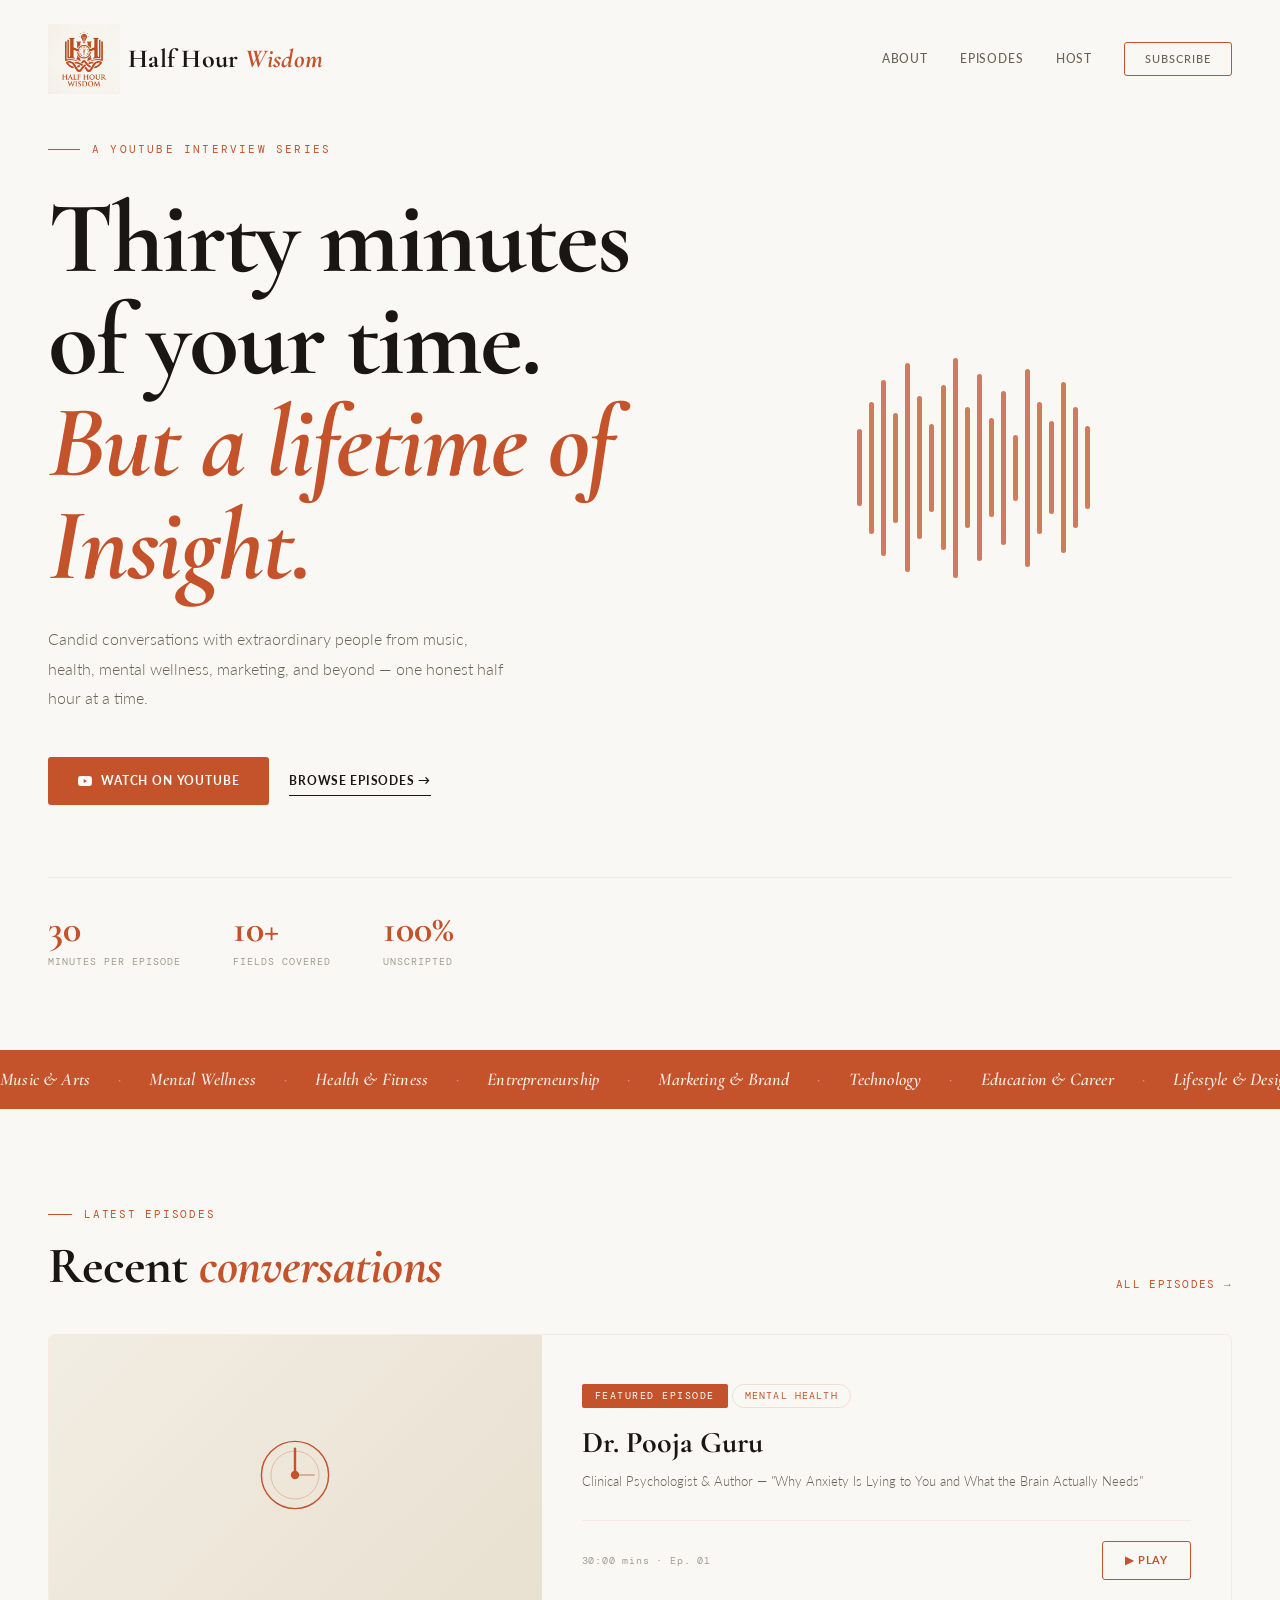
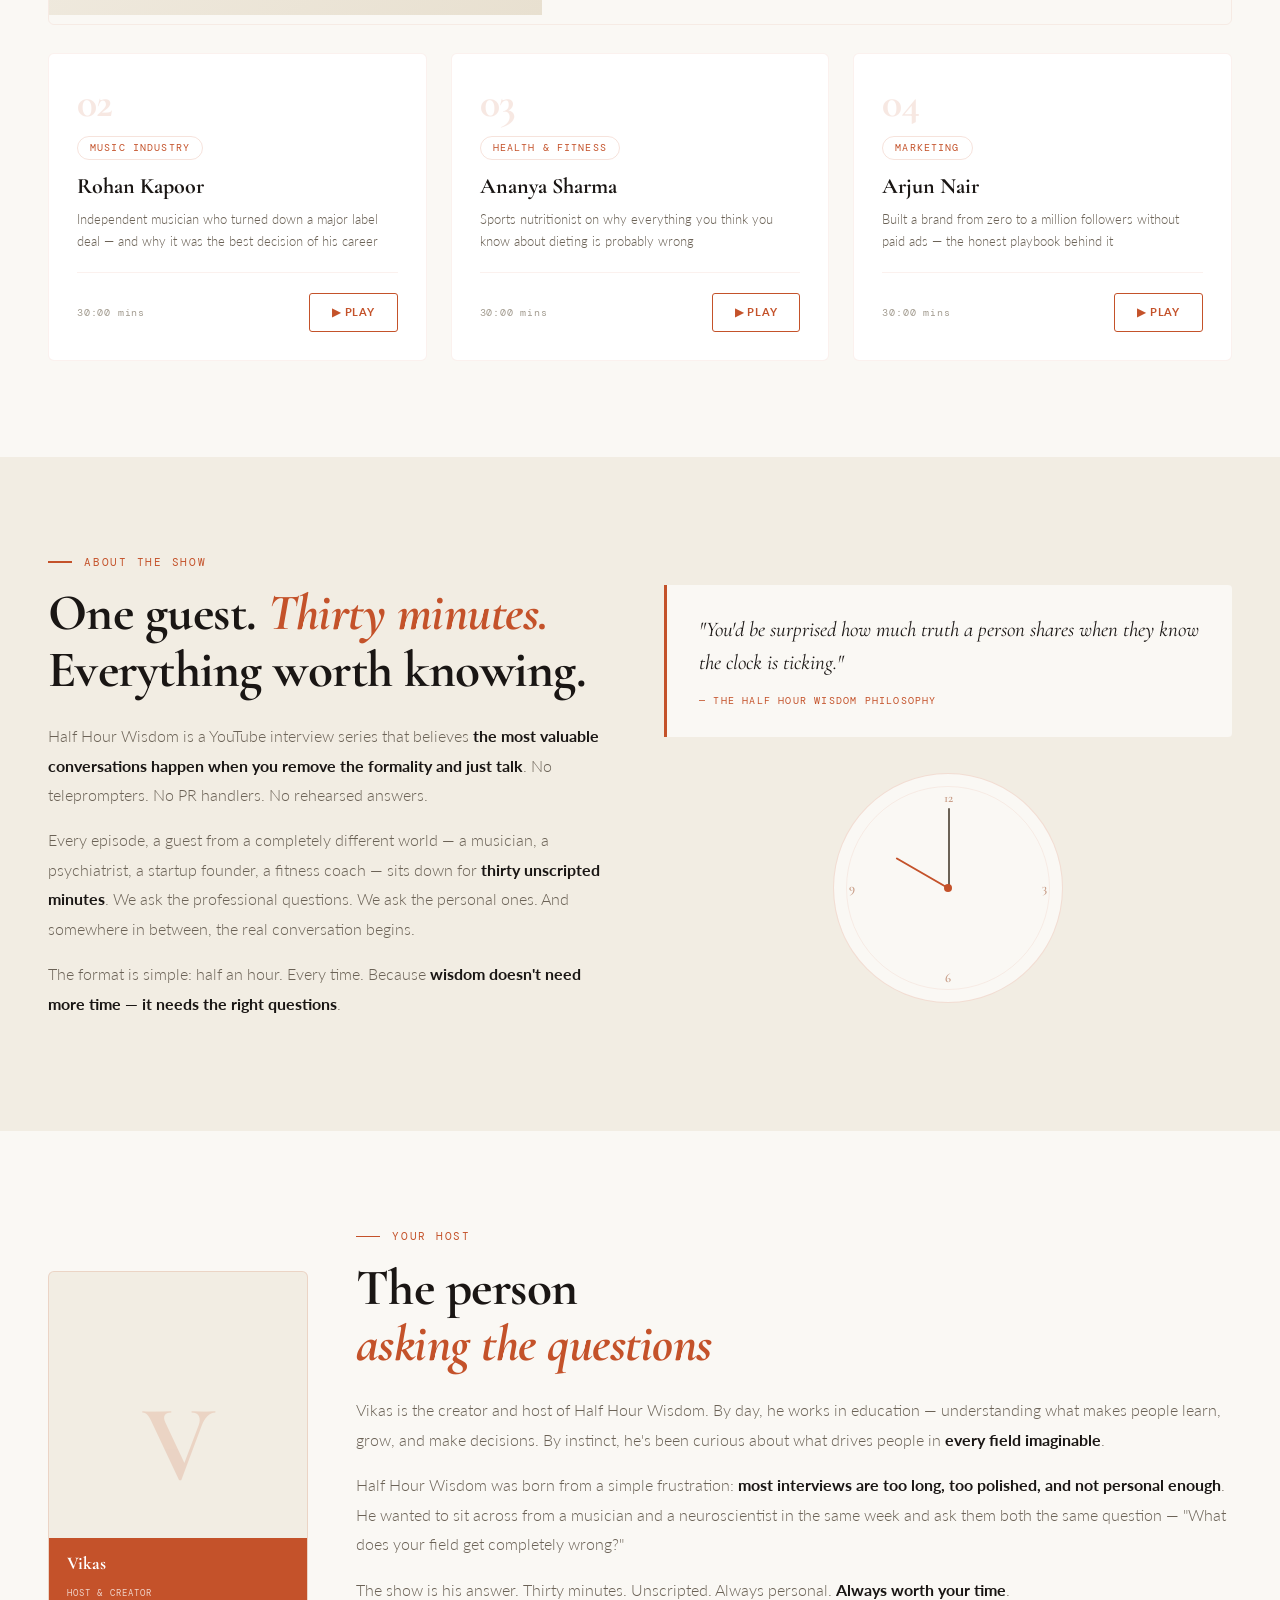
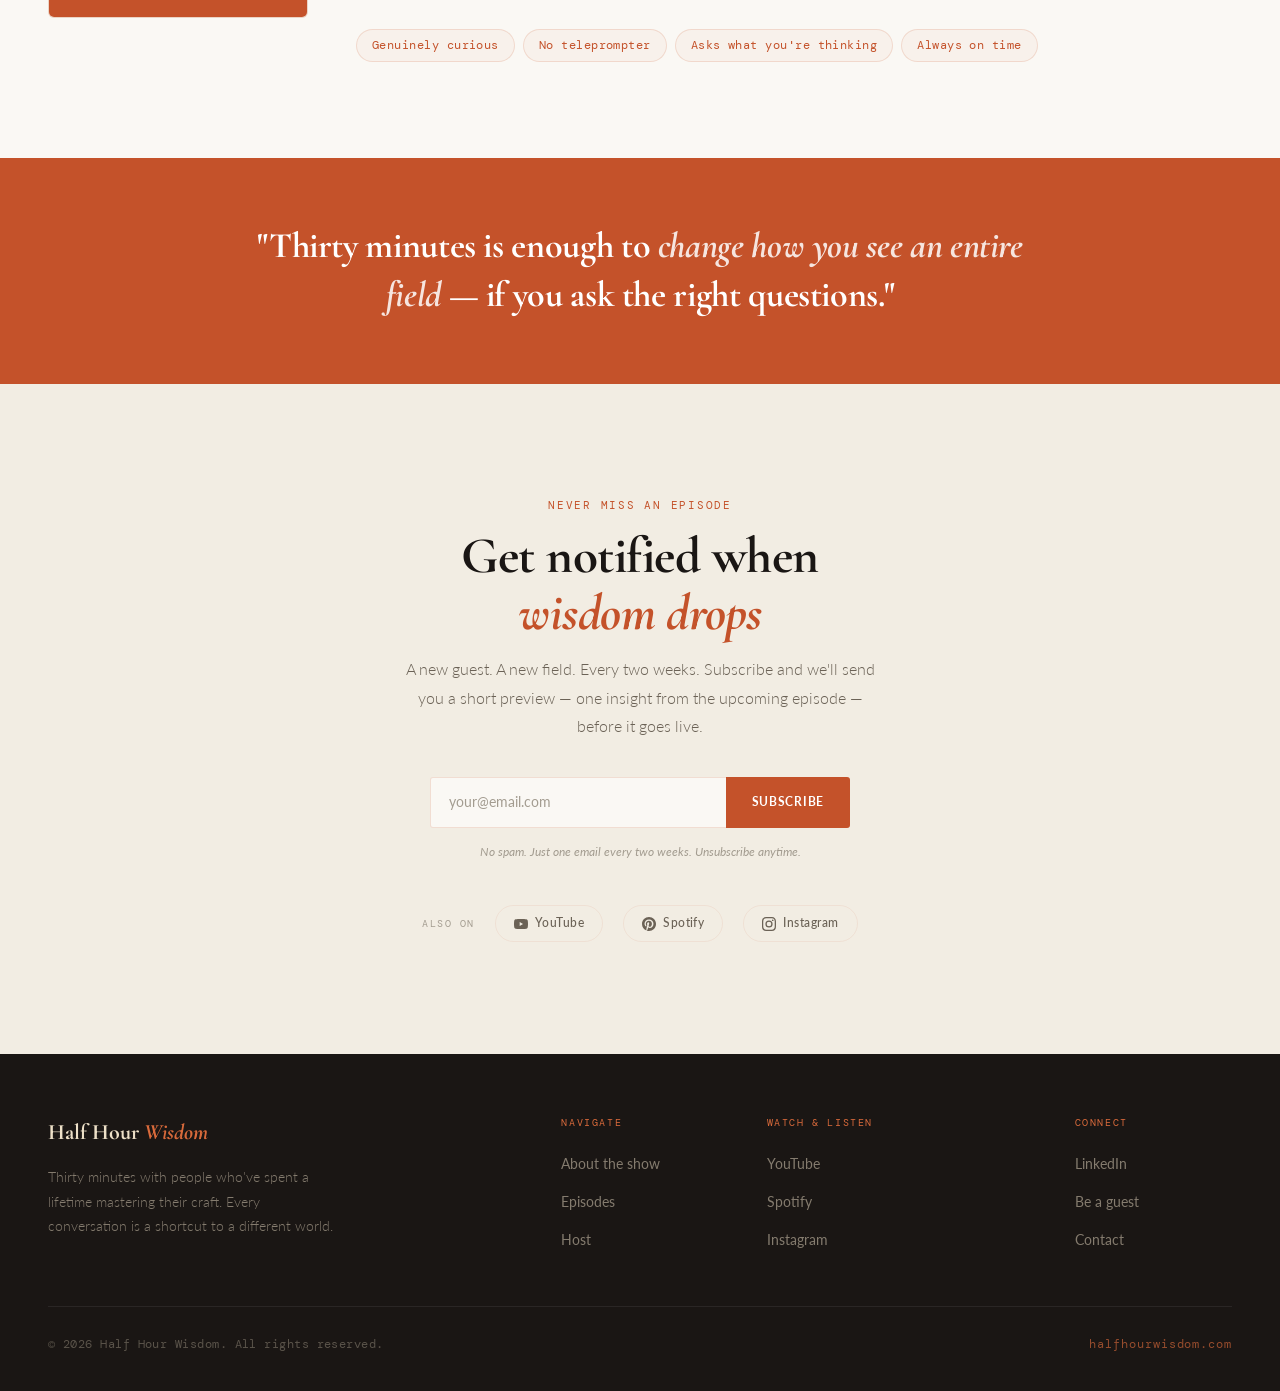
==== index.html @ 29bd148d "Update hero headline to 'Thirty minutes of your time. But a lifetime of Insight.'" ====
<!DOCTYPE html>
<html lang="en">
<head>
  <meta charset="UTF-8">
  <meta name="viewport" content="width=device-width, initial-scale=1.0">

  <!-- ── PRIMARY SEO ──────────────────────────────────── -->
  <title>Half Hour Wisdom — Conversations Worth Your Time</title>
  <meta name="description" content="Candid conversations with extraordinary people from music, health, mental wellness, marketing, and beyond. One honest half hour at a time.">
  <meta name="author" content="Vikas">
  <link rel="canonical" href="https://halfhourwisdom.com/">

  <!-- ── OPEN GRAPH ────────────────────────────────────── -->
  <meta property="og:type"        content="website">
  <meta property="og:url"         content="https://halfhourwisdom.com/">
  <meta property="og:title"       content="Half Hour Wisdom — Conversations Worth Your Time">
  <meta property="og:description" content="Candid conversations with extraordinary people from music, health, mental wellness, marketing, and beyond.">

  <!-- ── TWITTER CARD ──────────────────────────────────── -->
  <meta name="twitter:card"        content="summary_large_image">
  <meta name="twitter:title"       content="Half Hour Wisdom — Conversations Worth Your Time">
  <meta name="twitter:description" content="Candid conversations with extraordinary people from music, health, mental wellness, marketing, and beyond.">

  <!-- ── FONTS ─────────────────────────────────────────── -->
  <link rel="preconnect" href="https://fonts.googleapis.com">
  <link rel="preconnect" href="https://fonts.gstatic.com" crossorigin>
  <link href="https://fonts.googleapis.com/css2?family=Cormorant+Garamond:ital,wght@0,300;0,400;0,600;0,700;1,300;1,400;1,600;1,700&family=Lato:wght@300;400;700&family=DM+Mono:wght@400&display=swap" rel="stylesheet">

  <!-- ── BOOTSTRAP CSS ─────────────────────────────────── -->
  <link href="https://cdn.jsdelivr.net/npm/bootstrap@5.3.3/dist/css/bootstrap.min.css"
    rel="stylesheet"
    integrity="sha384-QWTKZyjpPEjISv5WaRU9OFeRpok6YctnYmDr5pNlyT2bRjXh0JMhjY6hW+ALEwIH"
    crossorigin="anonymous">

  <!-- ── CUSTOM CSS ────────────────────────────────────── -->
  <link rel="stylesheet" href="css/style.css">
</head>
<body>


<!-- ══════════════════════════════════════════════════════════
     NAVIGATION
     ══════════════════════════════════════════════════════════ -->
<nav class="navbar navbar-expand-lg fixed-top" id="mainNav" aria-label="Main navigation">
  <div class="container-fluid px-4 px-lg-5">

    <a class="navbar-brand d-flex align-items-center gap-2" href="#home" aria-label="Half Hour Wisdom — home">
      <img src="logo.png" alt="Half Hour Wisdom" width="72" height="72" style="object-fit:contain;">
      <span class="nav-brand">Half Hour <em>Wisdom</em></span>
    </a>

    <button class="navbar-toggler" type="button" data-bs-toggle="collapse"
      data-bs-target="#navbarMenu" aria-controls="navbarMenu"
      aria-expanded="false" aria-label="Toggle navigation">
      <span class="toggler-bar"></span>
      <span class="toggler-bar"></span>
      <span class="toggler-bar"></span>
    </button>

    <div class="collapse navbar-collapse" id="navbarMenu">
      <ul class="navbar-nav ms-auto align-items-lg-center gap-lg-3">
        <li class="nav-item"><a class="nav-link" href="#about">About</a></li>
        <li class="nav-item"><a class="nav-link" href="#episodes">Episodes</a></li>
        <li class="nav-item"><a class="nav-link" href="#host">Host</a></li>
        <li class="nav-item ms-lg-2">
          <a class="nav-link nav-cta" href="#subscribe">Subscribe</a>
        </li>
      </ul>
    </div>

  </div>
</nav>


<!-- ══════════════════════════════════════════════════════════
     HERO
     ══════════════════════════════════════════════════════════ -->
<section class="hero" id="home" aria-label="Introduction">
  <div class="container-fluid px-4 px-lg-5">

    <div class="row align-items-center hero-row">

      <!-- Left: Text -->
      <div class="col-lg-7">
        <p class="hero-tag">A YouTube Interview Series</p>
        <h1 class="hero-title">
          Thirty minutes<br>
          of your time.<br>
          <em>But a lifetime of Insight.</em>
        </h1>
        <p class="hero-sub">Candid conversations with extraordinary people from music, health, mental wellness, marketing, and beyond — one honest half hour at a time.</p>
        <div class="hero-actions">
          <a href="https://youtube.com/@halfhourwisdom" class="btn-primary" target="_blank" rel="noopener noreferrer">
            <svg width="14" height="14" viewBox="0 0 24 24" fill="currentColor" aria-hidden="true">
              <path d="M23.5 6.19a3.02 3.02 0 0 0-2.12-2.14C19.54 3.5 12 3.5 12 3.5s-7.54 0-9.38.55A3.02 3.02 0 0 0 .5 6.19 31.6 31.6 0 0 0 0 12a31.6 31.6 0 0 0 .5 5.81 3.02 3.02 0 0 0 2.12 2.14C4.46 20.5 12 20.5 12 20.5s7.54 0 9.38-.55a3.02 3.02 0 0 0 2.12-2.14A31.6 31.6 0 0 0 24 12a31.6 31.6 0 0 0-.5-5.81zM9.75 15.52V8.48L15.5 12l-5.75 3.52z"/>
            </svg>
            Watch on YouTube
          </a>
          <a href="#episodes" class="btn-ghost">Browse Episodes &rarr;</a>
        </div>
      </div>

      <!-- Right: Waveform -->
      <div class="col-lg-5 d-none d-lg-flex justify-content-center align-items-center">
        <div class="hero-waveform" aria-hidden="true">
          <div class="waveform-bar" style="--h:35%;--d:0s"></div>
          <div class="waveform-bar" style="--h:60%;--d:0.15s"></div>
          <div class="waveform-bar" style="--h:80%;--d:0.3s"></div>
          <div class="waveform-bar" style="--h:50%;--d:0.45s"></div>
          <div class="waveform-bar" style="--h:95%;--d:0.1s"></div>
          <div class="waveform-bar" style="--h:65%;--d:0.55s"></div>
          <div class="waveform-bar" style="--h:40%;--d:0.2s"></div>
          <div class="waveform-bar" style="--h:75%;--d:0.4s"></div>
          <div class="waveform-bar" style="--h:100%;--d:0.05s"></div>
          <div class="waveform-bar" style="--h:55%;--d:0.35s"></div>
          <div class="waveform-bar" style="--h:85%;--d:0.25s"></div>
          <div class="waveform-bar" style="--h:45%;--d:0.5s"></div>
          <div class="waveform-bar" style="--h:70%;--d:0.6s"></div>
          <div class="waveform-bar" style="--h:30%;--d:0.15s"></div>
          <div class="waveform-bar" style="--h:90%;--d:0.45s"></div>
          <div class="waveform-bar" style="--h:60%;--d:0.3s"></div>
          <div class="waveform-bar" style="--h:42%;--d:0.55s"></div>
          <div class="waveform-bar" style="--h:78%;--d:0.1s"></div>
          <div class="waveform-bar" style="--h:55%;--d:0.4s"></div>
          <div class="waveform-bar" style="--h:38%;--d:0.2s"></div>
        </div>
      </div>

    </div>

    <!-- Stats bar -->
    <div class="hero-stats">
      <div>
        <div class="stat-num">30</div>
        <div class="stat-lbl">Minutes per episode</div>
      </div>
      <div>
        <div class="stat-num">10+</div>
        <div class="stat-lbl">Fields covered</div>
      </div>
      <div>
        <div class="stat-num">100%</div>
        <div class="stat-lbl">Unscripted</div>
      </div>
    </div>

  </div>
</section>


<!-- ══════════════════════════════════════════════════════════
     TOPICS TICKER
     ══════════════════════════════════════════════════════════ -->
<div class="ticker-wrap" aria-hidden="true">
  <div class="ticker-track">
    <span>Music &amp; Arts</span><span class="t-sep">·</span>
    <span>Mental Wellness</span><span class="t-sep">·</span>
    <span>Health &amp; Fitness</span><span class="t-sep">·</span>
    <span>Entrepreneurship</span><span class="t-sep">·</span>
    <span>Marketing &amp; Brand</span><span class="t-sep">·</span>
    <span>Technology</span><span class="t-sep">·</span>
    <span>Education &amp; Career</span><span class="t-sep">·</span>
    <span>Lifestyle &amp; Design</span><span class="t-sep">·</span>
    <span>Music &amp; Arts</span><span class="t-sep">·</span>
    <span>Mental Wellness</span><span class="t-sep">·</span>
    <span>Health &amp; Fitness</span><span class="t-sep">·</span>
    <span>Entrepreneurship</span><span class="t-sep">·</span>
    <span>Marketing &amp; Brand</span><span class="t-sep">·</span>
    <span>Technology</span><span class="t-sep">·</span>
    <span>Education &amp; Career</span><span class="t-sep">·</span>
    <span>Lifestyle &amp; Design</span><span class="t-sep">·</span>
  </div>
</div>


<!-- ══════════════════════════════════════════════════════════
     EPISODES
     ══════════════════════════════════════════════════════════ -->
<section id="episodes" class="episodes-section">
  <div class="container-fluid px-4 px-lg-5">

    <div class="section-header">
      <div>
        <div class="section-tag">Latest episodes</div>
        <h2 class="section-title">Recent <em>conversations</em></h2>
      </div>
      <a href="#" class="view-all">All episodes &rarr;</a>
    </div>

    <!-- Featured Episode -->
    <article class="ep-featured animate-on-scroll" aria-label="Featured episode">
      <div class="row g-0">
        <div class="col-lg-5">
          <div class="ep-feat-img">
            <svg viewBox="0 0 60 60" fill="none" width="72" height="72" aria-hidden="true">
              <circle cx="30" cy="30" r="28" stroke="currentColor" stroke-width="1.2"/>
              <circle cx="30" cy="30" r="20" stroke="currentColor" stroke-width="0.6" opacity="0.4"/>
              <line x1="30" y1="30" x2="30" y2="8" stroke="currentColor" stroke-width="2" stroke-linecap="round"/>
              <line x1="30" y1="30" x2="46" y2="30" stroke="currentColor" stroke-width="1.2" stroke-linecap="round" opacity="0.5"/>
              <circle cx="30" cy="30" r="3.5" fill="currentColor"/>
            </svg>
          </div>
        </div>
        <div class="col-lg-7">
          <div class="ep-feat-body">
            <span class="ep-badge">Featured Episode</span>
            <div class="ep-tag-pill">Mental Health</div>
            <h3 class="ep-guest-name">Dr. Pooja Guru</h3>
            <p class="ep-desc">Clinical Psychologist &amp; Author — "Why Anxiety Is Lying to You and What the Brain Actually Needs"</p>
            <div class="ep-foot">
              <span class="ep-dur">30:00 mins · Ep. 01</span>
              <button class="ep-play-btn" aria-label="Play episode 1 with Dr. Pooja Guru">&#9654; Play</button>
            </div>
          </div>
        </div>
      </div>
    </article>

    <!-- Episode Grid -->
    <div class="row g-4 mt-1">

      <div class="col-md-6 col-lg-4 animate-on-scroll">
        <article class="ep-card">
          <div class="ep-num">02</div>
          <div class="ep-card-body">
            <div class="ep-tag-pill">Music Industry</div>
            <h3 class="ep-guest-name">Rohan Kapoor</h3>
            <p class="ep-desc">Independent musician who turned down a major label deal — and why it was the best decision of his career</p>
            <div class="ep-foot">
              <span class="ep-dur">30:00 mins</span>
              <button class="ep-play-btn" aria-label="Play episode 2 with Rohan Kapoor">&#9654; Play</button>
            </div>
          </div>
        </article>
      </div>

      <div class="col-md-6 col-lg-4 animate-on-scroll">
        <article class="ep-card">
          <div class="ep-num">03</div>
          <div class="ep-card-body">
            <div class="ep-tag-pill">Health &amp; Fitness</div>
            <h3 class="ep-guest-name">Ananya Sharma</h3>
            <p class="ep-desc">Sports nutritionist on why everything you think you know about dieting is probably wrong</p>
            <div class="ep-foot">
              <span class="ep-dur">30:00 mins</span>
              <button class="ep-play-btn" aria-label="Play episode 3 with Ananya Sharma">&#9654; Play</button>
            </div>
          </div>
        </article>
      </div>

      <div class="col-md-6 col-lg-4 animate-on-scroll">
        <article class="ep-card">
          <div class="ep-num">04</div>
          <div class="ep-card-body">
            <div class="ep-tag-pill">Marketing</div>
            <h3 class="ep-guest-name">Arjun Nair</h3>
            <p class="ep-desc">Built a brand from zero to a million followers without paid ads — the honest playbook behind it</p>
            <div class="ep-foot">
              <span class="ep-dur">30:00 mins</span>
              <button class="ep-play-btn" aria-label="Play episode 4 with Arjun Nair">&#9654; Play</button>
            </div>
          </div>
        </article>
      </div>

    </div>
  </div>
</section>


<!-- ══════════════════════════════════════════════════════════
     ABOUT
     ══════════════════════════════════════════════════════════ -->
<section id="about" class="about-section">
  <div class="container-fluid px-4 px-lg-5">
    <div class="row g-5 align-items-center">

      <div class="col-lg-6 animate-on-scroll">
        <div class="section-tag">About the show</div>
        <h2 class="section-title">One guest. <em>Thirty minutes.</em><br>Everything worth knowing.</h2>
        <div class="about-body">
          <p>Half Hour Wisdom is a YouTube interview series that believes <strong>the most valuable conversations happen when you remove the formality and just talk</strong>. No teleprompters. No PR handlers. No rehearsed answers.</p>
          <p>Every episode, a guest from a completely different world — a musician, a psychiatrist, a startup founder, a fitness coach — sits down for <strong>thirty unscripted minutes</strong>. We ask the professional questions. We ask the personal ones. And somewhere in between, the real conversation begins.</p>
          <p>The format is simple: half an hour. Every time. Because <strong>wisdom doesn't need more time — it needs the right questions</strong>.</p>
        </div>
      </div>

      <div class="col-lg-6 animate-on-scroll">
        <blockquote class="about-quote">
          <p>"You'd be surprised how much truth a person shares when they know the clock is ticking."</p>
          <cite>— The Half Hour Wisdom philosophy</cite>
        </blockquote>
        <div class="about-visual">
          <div class="clock-face" role="img" aria-label="Decorative clock">
            <div class="clock-hand-hr"  aria-hidden="true"></div>
            <div class="clock-hand-min" aria-hidden="true"></div>
            <div class="clock-center"   aria-hidden="true"></div>
            <span class="clock-number" style="top:13px;left:50%;transform:translateX(-50%)"  aria-hidden="true">12</span>
            <span class="clock-number" style="right:15px;top:50%;transform:translateY(-50%)" aria-hidden="true">3</span>
            <span class="clock-number" style="bottom:13px;left:50%;transform:translateX(-50%)" aria-hidden="true">6</span>
            <span class="clock-number" style="left:15px;top:50%;transform:translateY(-50%)"  aria-hidden="true">9</span>
          </div>
        </div>
      </div>

    </div>
  </div>
</section>


<!-- ══════════════════════════════════════════════════════════
     HOST
     ══════════════════════════════════════════════════════════ -->
<section id="host" class="host-section">
  <div class="container-fluid px-4 px-lg-5">
    <div class="row g-5 align-items-center">

      <div class="col-md-4 col-lg-3 animate-on-scroll">
        <div class="host-frame">
          <div class="host-initials" aria-hidden="true">V</div>
          <div class="host-name-tag">
            <p>Vikas</p>
            <span>Host &amp; Creator</span>
          </div>
        </div>
      </div>

      <div class="col-md-8 col-lg-9 animate-on-scroll">
        <div class="section-tag">Your host</div>
        <h2 class="section-title">The person<br><em>asking the questions</em></h2>
        <div class="host-bio">
          <p>Vikas is the creator and host of Half Hour Wisdom. By day, he works in education — understanding what makes people learn, grow, and make decisions. By instinct, he's been curious about what drives people in <strong>every field imaginable</strong>.</p>
          <p>Half Hour Wisdom was born from a simple frustration: <strong>most interviews are too long, too polished, and not personal enough</strong>. He wanted to sit across from a musician and a neuroscientist in the same week and ask them both the same question — "What does your field get completely wrong?"</p>
          <p>The show is his answer. Thirty minutes. Unscripted. Always personal. <strong>Always worth your time</strong>.</p>
        </div>
        <div class="host-traits">
          <span class="host-trait">Genuinely curious</span>
          <span class="host-trait">No teleprompter</span>
          <span class="host-trait">Asks what you're thinking</span>
          <span class="host-trait">Always on time</span>
        </div>
      </div>

    </div>
  </div>
</section>


<!-- ══════════════════════════════════════════════════════════
     QUOTE STRIP
     ══════════════════════════════════════════════════════════ -->
<div class="quote-strip">
  <p>"Thirty minutes is enough to <em>change how you see an entire field</em> — if you ask the right questions."</p>
</div>


<!-- ══════════════════════════════════════════════════════════
     SUBSCRIBE
     ══════════════════════════════════════════════════════════ -->
<section id="subscribe" class="subscribe-section">
  <div class="subscribe-inner px-4">

    <div class="section-tag">Never miss an episode</div>
    <h2 class="section-title">Get notified when<br><em>wisdom drops</em></h2>
    <p class="subscribe-desc">A new guest. A new field. Every two weeks. Subscribe and we'll send you a short preview — one insight from the upcoming episode — before it goes live.</p>

    <form class="subscribe-form" id="subscribeForm"
      action="https://formspree.io/f/YOUR_FORM_ID"
      method="POST" novalidate>
      <label for="emailInput" class="visually-hidden">Email address</label>
      <input type="email" id="emailInput" name="email" class="subscribe-input"
        placeholder="your@email.com" required autocomplete="email">
      <button type="submit" class="subscribe-btn" id="subscribeBtn">Subscribe</button>
    </form>

    <p class="subscribe-note">No spam. Just one email every two weeks. Unsubscribe anytime.</p>

    <nav class="platforms" aria-label="Listen on other platforms">
      <span class="platforms-label">Also on</span>
      <a href="https://youtube.com/@halfhourwisdom" class="platform-pill" target="_blank" rel="noopener noreferrer">
        <svg class="platform-icon" viewBox="0 0 24 24" aria-hidden="true" fill="currentColor"><path d="M23.5 6.19a3.02 3.02 0 0 0-2.12-2.14C19.54 3.5 12 3.5 12 3.5s-7.54 0-9.38.55A3.02 3.02 0 0 0 .5 6.19 31.6 31.6 0 0 0 0 12a31.6 31.6 0 0 0 .5 5.81 3.02 3.02 0 0 0 2.12 2.14C4.46 20.5 12 20.5 12 20.5s7.54 0 9.38-.55a3.02 3.02 0 0 0 2.12-2.14A31.6 31.6 0 0 0 24 12a31.6 31.6 0 0 0-.5-5.81zM9.75 15.52V8.48L15.5 12l-5.75 3.52z"/></svg>
        YouTube
      </a>
      <a href="#" class="platform-pill">
        <svg class="platform-icon" viewBox="0 0 24 24" aria-hidden="true" fill="currentColor"><path d="M12 0C5.373 0 0 5.373 0 12c0 5.084 3.163 9.426 7.627 11.174-.105-.949-.2-2.405.042-3.441.218-.937 1.407-5.965 1.407-5.965s-.359-.719-.359-1.782c0-1.668.967-2.914 2.171-2.914 1.023 0 1.518.769 1.518 1.69 0 1.029-.655 2.568-.994 3.995-.283 1.194.599 2.169 1.777 2.169 2.133 0 3.772-2.249 3.772-5.495 0-2.873-2.064-4.882-5.012-4.882-3.414 0-5.418 2.561-5.418 5.207 0 1.031.397 2.138.893 2.738a.36.36 0 0 1 .083.345l-.333 1.36c-.053.22-.174.267-.402.161-1.499-.698-2.436-2.889-2.436-4.649 0-3.785 2.75-7.262 7.929-7.262 4.163 0 7.398 2.967 7.398 6.931 0 4.136-2.607 7.464-6.227 7.464-1.216 0-2.359-.632-2.75-1.378l-.748 2.853c-.271 1.043-1.002 2.35-1.492 3.146C9.57 23.812 10.763 24 12 24c6.627 0 12-5.373 12-12S18.627 0 12 0z"/></svg>
        Spotify
      </a>
      <a href="#" class="platform-pill">
        <svg class="platform-icon" viewBox="0 0 24 24" aria-hidden="true" fill="currentColor"><path d="M12 2.163c3.204 0 3.584.012 4.85.07 3.252.148 4.771 1.691 4.919 4.919.058 1.265.069 1.645.069 4.849 0 3.205-.012 3.584-.069 4.849-.149 3.225-1.664 4.771-4.919 4.919-1.266.058-1.644.07-4.85.07-3.204 0-3.584-.012-4.849-.07-3.26-.149-4.771-1.699-4.919-4.92-.058-1.265-.07-1.644-.07-4.849 0-3.204.013-3.583.07-4.849.149-3.227 1.664-4.771 4.919-4.919 1.266-.057 1.645-.069 4.849-.069zM12 0C8.741 0 8.333.014 7.053.072 2.695.272.273 2.69.073 7.052.014 8.333 0 8.741 0 12c0 3.259.014 3.668.072 4.948.2 4.358 2.618 6.78 6.98 6.98C8.333 23.986 8.741 24 12 24c3.259 0 3.668-.014 4.948-.072 4.354-.2 6.782-2.618 6.979-6.98.059-1.28.073-1.689.073-4.948 0-3.259-.014-3.667-.072-4.947-.196-4.354-2.617-6.78-6.979-6.98C15.668.014 15.259 0 12 0zm0 5.838a6.162 6.162 0 1 0 0 12.324 6.162 6.162 0 0 0 0-12.324zM12 16a4 4 0 1 1 0-8 4 4 0 0 1 0 8zm6.406-11.845a1.44 1.44 0 1 0 0 2.881 1.44 1.44 0 0 0 0-2.881z"/></svg>
        Instagram
      </a>
    </nav>

  </div>
</section>


<!-- ══════════════════════════════════════════════════════════
     FOOTER
     ══════════════════════════════════════════════════════════ -->
<footer>
  <div class="container-fluid px-4 px-lg-5">

    <div class="row g-5">
      <div class="col-12 col-lg-5">
        <div class="footer-brand-name">Half Hour <span>Wisdom</span></div>
        <p class="footer-brand-desc">Thirty minutes with people who've spent a lifetime mastering their craft. Every conversation is a shortcut to a different world.</p>
      </div>
      <div class="col-6 col-lg-2">
        <div class="footer-col-title">Navigate</div>
        <ul class="footer-links">
          <li><a href="#about">About the show</a></li>
          <li><a href="#episodes">Episodes</a></li>
          <li><a href="#host">Host</a></li>
        </ul>
      </div>
      <div class="col-6 col-lg-3">
        <div class="footer-col-title">Watch &amp; Listen</div>
        <ul class="footer-links">
          <li><a href="https://youtube.com/@halfhourwisdom" target="_blank" rel="noopener noreferrer">YouTube</a></li>
          <li><a href="#">Spotify</a></li>
          <li><a href="#">Instagram</a></li>
        </ul>
      </div>
      <div class="col-6 col-lg-2">
        <div class="footer-col-title">Connect</div>
        <ul class="footer-links">
          <li><a href="#">LinkedIn</a></li>
          <li><a href="mailto:hello@halfhourwisdom.com">Be a guest</a></li>
          <li><a href="mailto:hello@halfhourwisdom.com">Contact</a></li>
        </ul>
      </div>
    </div>

    <div class="footer-bottom">
      <span class="footer-copy">&copy; 2026 Half Hour Wisdom. All rights reserved.</span>
      <span class="footer-domain">halfhourwisdom.com</span>
    </div>

  </div>
</footer>


<!-- Bootstrap JS -->
<script src="https://cdn.jsdelivr.net/npm/bootstrap@5.3.3/dist/js/bootstrap.bundle.min.js"
  integrity="sha384-YvpcrYf0tY3lHB60NNkmXc4s9bIOgUxi8T/jzmwBmJ5JMrkAAg7pbGmQgAnCgmTN"
  crossorigin="anonymous"></script>
<!-- Custom JS -->
<script src="js/main.js"></script>

</body>
</html>
---- css/style.css ----
/* ================================================================
   HALF HOUR WISDOM — Complete Redesign
   Warm & Human · Terracotta + Cream · Bold Hero + Cards
   ================================================================ */

/* ── DESIGN TOKENS ──────────────────────────────────────────── */
:root {
  --bg:          #FAF8F4;
  --bg2:         #F2EDE3;
  --bg3:         #E8E0D0;
  --ink:         #1A1614;
  --ink-mid:     #6B6256;
  --ink-dim:     #A39C90;
  --rust:        #C4522A;
  --rust-lt:     #D96A3B;
  --rust-dk:     #964018;
  --border:      rgba(196,82,42,0.16);
  --border-dim:  rgba(196,82,42,0.08);
}

/* ── BASE ───────────────────────────────────────────────────── */
html {
  scroll-behavior: smooth;
  scroll-padding-top: 80px;
}
body {
  background: var(--bg);
  color: var(--ink);
  font-family: 'Lato', sans-serif;
  font-weight: 400;
  line-height: 1.7;
  overflow-x: hidden;
}

/* ── KEYFRAMES ──────────────────────────────────────────────── */
@keyframes tickMin {
  from { transform: translateX(-50%) rotate(0deg); }
  to   { transform: translateX(-50%) rotate(360deg); }
}
@keyframes ticker {
  from { transform: translateX(0); }
  to   { transform: translateX(-50%); }
}

/* ── NAVBAR ─────────────────────────────────────────────────── */
.navbar {
  padding: 18px 0;
  background: transparent !important;
  transition: background 0.3s, box-shadow 0.3s;
}
.navbar.scrolled {
  background: rgba(250,248,244,0.97) !important;
  box-shadow: 0 1px 24px rgba(26,22,20,0.08);
  border-bottom: 1px solid var(--border-dim);
}
.nav-brand {
  font-family: 'Cormorant Garamond', serif;
  font-size: 26px;
  font-weight: 700;
  color: var(--ink) !important;
  letter-spacing: 0.01em;
  line-height: 1.2;
}
.nav-brand em { color: var(--rust); font-style: italic; }

.navbar-nav .nav-link {
  color: var(--ink-mid) !important;
  font-size: 12px;
  font-weight: 500;
  letter-spacing: 0.07em;
  text-transform: uppercase;
  transition: color 0.2s;
  padding: 6px 0;
}
.navbar-nav .nav-link:hover,
.navbar-nav .nav-link:focus { color: var(--rust) !important; }

.nav-cta {
  padding: 7px 20px !important;
  border: 1.5px solid var(--rust) !important;
  color: var(--rust) !important;
  border-radius: 3px;
  font-size: 11px !important;
  letter-spacing: 0.09em !important;
  transition: background 0.2s, color 0.2s !important;
}
.nav-cta:hover,
.nav-cta:focus { background: var(--rust) !important; color: #fff !important; }

.navbar-toggler {
  border: none !important;
  padding: 4px;
  box-shadow: none !important;
  outline: none !important;
}
.toggler-bar {
  display: block;
  width: 22px;
  height: 1.5px;
  background: var(--ink-mid);
  margin: 5px 0;
  transition: transform 0.2s, opacity 0.2s;
}

@media (max-width: 991.98px) {
  .navbar-collapse {
    background: rgba(250,248,244,0.98);
    padding: 16px 20px 24px;
    border-top: 1px solid var(--border-dim);
    margin-top: 12px;
  }
  .navbar-nav .nav-link {
    padding: 10px 0 !important;
    border-bottom: 1px solid var(--border-dim);
  }
  .nav-cta { margin-top: 14px; display: inline-block; }
}

/* ── HERO ───────────────────────────────────────────────────── */
.hero {
  min-height: 100vh;
  background: var(--bg);
  display: flex;
  align-items: center;
  padding: 130px 0 80px;
  overflow: hidden;
}
.hero-row {
  min-height: calc(100vh - 260px);
  align-items: center;
  width: 100%;
}
.hero-tag {
  display: inline-flex;
  align-items: center;
  gap: 12px;
  font-family: 'DM Mono', monospace;
  font-size: 11px;
  letter-spacing: 0.2em;
  text-transform: uppercase;
  color: var(--rust);
  margin-bottom: 28px;
}
.hero-tag::before {
  content: '';
  display: block;
  width: 32px;
  height: 1.5px;
  background: var(--rust);
}
.hero-title {
  font-family: 'Cormorant Garamond', serif;
  font-size: clamp(56px, 8vw, 104px);
  font-weight: 700;
  line-height: 1.0;
  letter-spacing: -0.02em;
  color: var(--ink);
  margin-bottom: 28px;
}
.hero-title em {
  display: block;
  font-style: italic;
  color: var(--rust);
}
.hero-sub {
  font-size: 16px;
  color: var(--ink-mid);
  max-width: 460px;
  line-height: 1.85;
  margin-bottom: 44px;
  font-weight: 300;
}
.hero-actions {
  display: flex;
  align-items: center;
  gap: 20px;
  flex-wrap: wrap;
}
.hero-stats {
  display: flex;
  gap: 52px;
  margin-top: 72px;
  padding-top: 32px;
  border-top: 1px solid var(--border-dim);
  flex-wrap: wrap;
}
.stat-num {
  font-family: 'Cormorant Garamond', serif;
  font-size: 38px;
  font-weight: 700;
  color: var(--rust);
  line-height: 1;
  display: block;
}
.stat-lbl {
  font-family: 'DM Mono', monospace;
  font-size: 10px;
  color: var(--ink-dim);
  letter-spacing: 0.1em;
  text-transform: uppercase;
  margin-top: 5px;
  display: block;
}

/* Hero waveform */
.hero-waveform {
  display: flex;
  align-items: center;
  justify-content: center;
  gap: 7px;
  height: 220px;
}
.waveform-bar {
  width: 5px;
  height: var(--h);
  background: var(--rust);
  border-radius: 3px;
  opacity: 0.75;
  animation: wave 1.4s ease-in-out var(--d) infinite alternate;
}
@keyframes wave {
  0%   { transform: scaleY(0.25); opacity: 0.35; }
  100% { transform: scaleY(1);    opacity: 0.80; }
}

/* ── BUTTONS ────────────────────────────────────────────────── */
.btn-primary {
  display: inline-flex;
  align-items: center;
  gap: 9px;
  padding: 14px 30px;
  background: var(--rust);
  color: #fff;
  font-family: 'Lato', sans-serif;
  font-size: 12px;
  font-weight: 700;
  letter-spacing: 0.07em;
  text-transform: uppercase;
  text-decoration: none;
  border: none;
  cursor: pointer;
  border-radius: 3px;
  transition: background 0.2s;
}
.btn-primary:hover,
.btn-primary:focus { background: var(--rust-lt); color: #fff; }

.btn-ghost {
  display: inline-flex;
  align-items: center;
  gap: 8px;
  padding: 4px 0;
  color: var(--ink);
  font-family: 'Lato', sans-serif;
  font-size: 12px;
  font-weight: 700;
  letter-spacing: 0.06em;
  text-transform: uppercase;
  text-decoration: none;
  border-bottom: 1.5px solid var(--ink);
  transition: color 0.2s, border-color 0.2s;
  background: transparent;
  border-top: none;
  border-left: none;
  border-right: none;
  cursor: pointer;
}
.btn-ghost:hover { color: var(--rust); border-color: var(--rust); }

/* ── TICKER ─────────────────────────────────────────────────── */
.ticker-wrap {
  background: var(--rust);
  padding: 14px 0;
  overflow: hidden;
  white-space: nowrap;
}
.ticker-track {
  display: inline-flex;
  align-items: center;
  gap: 28px;
  animation: ticker 30s linear infinite;
}
.ticker-track span {
  font-family: 'Cormorant Garamond', serif;
  font-size: 18px;
  font-weight: 600;
  font-style: italic;
  color: rgba(255,255,255,0.88);
  letter-spacing: 0.01em;
  white-space: nowrap;
}
.ticker-track .t-sep {
  font-style: normal;
  color: rgba(255,255,255,0.35);
  font-size: 16px;
}

/* ── SHARED SECTION STYLES ──────────────────────────────────── */
section { padding: 96px 0; }

.section-tag {
  font-family: 'DM Mono', monospace;
  font-size: 11px;
  letter-spacing: 0.16em;
  text-transform: uppercase;
  color: var(--rust);
  margin-bottom: 14px;
  display: flex;
  align-items: center;
  gap: 12px;
}
.section-tag::before {
  content: '';
  display: block;
  width: 24px;
  height: 1.5px;
  background: var(--rust);
}
.section-title {
  font-family: 'Cormorant Garamond', serif;
  font-size: clamp(34px, 4vw, 54px);
  font-weight: 700;
  color: var(--ink);
  line-height: 1.1;
  letter-spacing: -0.01em;
  margin-bottom: 24px;
}
.section-title em { font-style: italic; color: var(--rust); }

/* ── EPISODES ───────────────────────────────────────────────── */
.episodes-section { background: var(--bg); }

.section-header {
  display: flex;
  align-items: flex-end;
  justify-content: space-between;
  margin-bottom: 40px;
  flex-wrap: wrap;
  gap: 16px;
}
.section-header .section-title { margin-bottom: 0; }

.view-all {
  font-family: 'DM Mono', monospace;
  font-size: 11px;
  letter-spacing: 0.12em;
  text-transform: uppercase;
  color: var(--rust);
  text-decoration: none;
  display: flex;
  align-items: center;
  gap: 7px;
  transition: gap 0.2s;
}
.view-all:hover { gap: 13px; }

/* Featured episode */
.ep-featured {
  border: 1.5px solid var(--border-dim);
  border-radius: 6px;
  overflow: hidden;
  transition: box-shadow 0.25s;
}
.ep-featured:hover {
  box-shadow: 0 10px 48px rgba(196,82,42,0.10);
}
.ep-feat-img {
  background: linear-gradient(135deg, var(--bg2) 0%, var(--bg3) 100%);
  min-height: 280px;
  display: flex;
  align-items: center;
  justify-content: center;
  color: var(--rust);
}
.ep-feat-body { padding: 44px 40px; }

.ep-badge {
  display: inline-block;
  padding: 4px 13px;
  background: var(--rust);
  color: #fff;
  font-size: 9.5px;
  letter-spacing: 0.16em;
  text-transform: uppercase;
  font-family: 'DM Mono', monospace;
  border-radius: 2px;
  margin-bottom: 18px;
}
.ep-tag-pill {
  display: inline-block;
  align-self: flex-start;
  padding: 3px 12px;
  border: 1px solid var(--border);
  color: var(--rust);
  font-size: 9.5px;
  letter-spacing: 0.12em;
  text-transform: uppercase;
  font-family: 'DM Mono', monospace;
  border-radius: 14px;
  margin-bottom: 14px;
}
.ep-guest-name {
  font-family: 'Cormorant Garamond', serif;
  font-size: 30px;
  font-weight: 700;
  color: var(--ink);
  line-height: 1.15;
  margin-bottom: 10px;
}
.ep-desc {
  font-size: 13px;
  color: var(--ink-mid);
  font-weight: 300;
  line-height: 1.65;
  margin-bottom: 28px;
}
.ep-foot {
  display: flex;
  align-items: center;
  justify-content: space-between;
  padding-top: 20px;
  border-top: 1px solid var(--border-dim);
}
.ep-dur {
  font-family: 'DM Mono', monospace;
  font-size: 10px;
  color: var(--ink-dim);
  letter-spacing: 0.08em;
}
.ep-play-btn {
  display: inline-flex;
  align-items: center;
  gap: 7px;
  padding: 9px 22px;
  background: transparent;
  border: 1.5px solid var(--rust);
  color: var(--rust);
  font-family: 'Lato', sans-serif;
  font-size: 11px;
  font-weight: 700;
  letter-spacing: 0.07em;
  text-transform: uppercase;
  cursor: pointer;
  border-radius: 3px;
  transition: background 0.2s, color 0.2s;
}
.ep-play-btn:hover { background: var(--rust); color: #fff; }

/* Regular cards */
.ep-card {
  display: flex;
  flex-direction: column;
  padding: 28px;
  background: #fff;
  border: 1px solid var(--border-dim);
  border-radius: 6px;
  height: 100%;
  transition: box-shadow 0.22s, transform 0.22s;
}
.ep-card:hover {
  box-shadow: 0 8px 32px rgba(196,82,42,0.09);
  transform: translateY(-3px);
}
.ep-num {
  font-family: 'Cormorant Garamond', serif;
  font-size: 42px;
  font-weight: 700;
  color: var(--rust);
  opacity: 0.13;
  line-height: 1;
  letter-spacing: -0.02em;
  margin-bottom: 12px;
}
.ep-card-body {
  display: flex;
  flex-direction: column;
  flex: 1;
}
.ep-card .ep-guest-name { font-size: 22px; }
.ep-card .ep-desc { margin-bottom: 20px; flex-grow: 1; }

/* ── ABOUT ──────────────────────────────────────────────────── */
.about-section { background: var(--bg2); }

.about-body p {
  font-size: 15.5px;
  color: var(--ink-mid);
  line-height: 1.9;
  font-weight: 300;
  margin-bottom: 16px;
}
.about-body p strong { color: var(--ink); font-weight: 700; }

.about-quote {
  padding: 28px 32px;
  border-left: 3px solid var(--rust);
  background: var(--bg);
  border-radius: 0 4px 4px 0;
  margin: 0 0 36px 0;
}
.about-quote p {
  font-family: 'Cormorant Garamond', serif;
  font-style: italic;
  font-size: 21px;
  color: var(--ink);
  line-height: 1.6;
  margin: 0 !important;
}
.about-quote cite {
  display: block;
  margin-top: 12px;
  font-family: 'DM Mono', monospace;
  font-size: 10px;
  letter-spacing: 0.12em;
  text-transform: uppercase;
  color: var(--rust);
  font-style: normal;
}
.about-visual {
  display: flex;
  justify-content: center;
}

/* Clock */
.clock-face {
  width: 230px;
  height: 230px;
  border: 1.5px solid var(--border);
  border-radius: 50%;
  display: flex;
  align-items: center;
  justify-content: center;
  position: relative;
  background: var(--bg);
}
.clock-face::before {
  content: '';
  position: absolute;
  inset: 12px;
  border: 1px solid var(--border-dim);
  border-radius: 50%;
}
.clock-number {
  position: absolute;
  font-family: 'Cormorant Garamond', serif;
  font-size: 13px;
  font-weight: 600;
  color: var(--rust-dk);
  opacity: 0.5;
}
.clock-center {
  width: 8px;
  height: 8px;
  background: var(--rust);
  border-radius: 50%;
  z-index: 2;
}
.clock-hand-hr {
  position: absolute;
  bottom: 50%;
  left: 50%;
  width: 2px;
  height: 60px;
  background: var(--rust);
  border-radius: 2px;
  transform-origin: bottom center;
  transform: translateX(-50%) rotate(-60deg);
}
.clock-hand-min {
  position: absolute;
  bottom: 50%;
  left: 50%;
  width: 1.5px;
  height: 80px;
  background: var(--ink-mid);
  border-radius: 2px;
  transform-origin: bottom center;
  animation: tickMin 60s linear infinite;
}

/* ── HOST ───────────────────────────────────────────────────── */
.host-section { background: var(--bg); }

.host-frame {
  aspect-ratio: 3/4;
  max-width: 260px;
  background: var(--bg2);
  border: 1.5px solid var(--border);
  border-radius: 6px;
  position: relative;
  overflow: hidden;
  display: flex;
  align-items: center;
  justify-content: center;
}
.host-initials {
  font-family: 'Cormorant Garamond', serif;
  font-size: 110px;
  font-weight: 700;
  color: var(--rust);
  opacity: 0.16;
  line-height: 1;
  user-select: none;
}
.host-name-tag {
  position: absolute;
  bottom: 0;
  left: 0;
  right: 0;
  padding: 14px 18px;
  background: var(--rust);
}
.host-name-tag p {
  font-family: 'Cormorant Garamond', serif;
  font-size: 18px;
  color: #fff;
  font-weight: 700;
  margin: 0;
  line-height: 1.3;
}
.host-name-tag span {
  font-family: 'DM Mono', monospace;
  font-size: 9px;
  color: rgba(255,255,255,0.75);
  letter-spacing: 0.12em;
  text-transform: uppercase;
}
.host-bio p {
  font-size: 15.5px;
  color: var(--ink-mid);
  font-weight: 300;
  line-height: 1.9;
  margin-bottom: 16px;
}
.host-bio p strong { color: var(--ink); font-weight: 700; }
.host-traits {
  display: flex;
  flex-wrap: wrap;
  gap: 8px;
  margin-top: 24px;
}
.host-trait {
  padding: 6px 15px;
  border: 1px solid var(--border);
  font-size: 11.5px;
  color: var(--rust);
  letter-spacing: 0.04em;
  font-family: 'DM Mono', monospace;
  border-radius: 20px;
  background: rgba(196,82,42,0.04);
}

/* ── QUOTE STRIP ────────────────────────────────────────────── */
.quote-strip {
  background: var(--rust);
  padding: 64px 60px;
  text-align: center;
}
.quote-strip p {
  font-family: 'Cormorant Garamond', serif;
  font-size: clamp(22px, 3vw, 36px);
  font-weight: 700;
  color: #fff;
  line-height: 1.35;
  max-width: 820px;
  margin: 0 auto;
  letter-spacing: -0.01em;
}
.quote-strip em { font-style: italic; opacity: 0.85; }

/* ── SUBSCRIBE ──────────────────────────────────────────────── */
.subscribe-section {
  background: var(--bg2);
  text-align: center;
  padding: 112px 0;
}
.subscribe-inner { max-width: 540px; margin: 0 auto; }
.subscribe-section .section-tag { justify-content: center; }
.subscribe-section .section-tag::before { display: none; }
.subscribe-section .section-title { margin-bottom: 14px; }

.subscribe-desc {
  font-size: 15.5px;
  color: var(--ink-mid);
  font-weight: 300;
  line-height: 1.85;
  margin-bottom: 36px;
}
.subscribe-form { display: flex; max-width: 420px; margin: 0 auto; }
.subscribe-input {
  flex: 1;
  padding: 13px 18px;
  background: var(--bg);
  border: 1.5px solid var(--border);
  border-right: none;
  color: var(--ink);
  font-family: 'Lato', sans-serif;
  font-size: 13.5px;
  outline: none;
  border-radius: 3px 0 0 3px;
  transition: border-color 0.2s;
  min-width: 0;
}
.subscribe-input::placeholder { color: var(--ink-dim); }
.subscribe-input:focus { border-color: var(--rust); }
.subscribe-input.error { border-color: #c0392b; }
.subscribe-btn {
  padding: 13px 26px;
  background: var(--rust);
  color: #fff;
  font-family: 'Lato', sans-serif;
  font-size: 12px;
  font-weight: 700;
  letter-spacing: 0.06em;
  text-transform: uppercase;
  border: none;
  cursor: pointer;
  border-radius: 0 3px 3px 0;
  transition: background 0.2s;
  white-space: nowrap;
}
.subscribe-btn:hover { background: var(--rust-lt); }
.subscribe-btn:disabled { opacity: 0.7; cursor: not-allowed; }
.subscribe-btn.success { background: #4a7c59; }

.subscribe-note {
  font-size: 11.5px;
  color: var(--ink-dim);
  margin-top: 14px;
  font-style: italic;
}
.platforms {
  display: flex;
  align-items: center;
  justify-content: center;
  gap: 20px;
  margin-top: 44px;
  flex-wrap: wrap;
}
.platforms-label {
  font-family: 'DM Mono', monospace;
  font-size: 10px;
  letter-spacing: 0.15em;
  text-transform: uppercase;
  color: var(--ink-dim);
}
.platform-pill {
  display: inline-flex;
  align-items: center;
  gap: 7px;
  padding: 7px 18px;
  border: 1px solid var(--border-dim);
  color: var(--ink-mid);
  font-size: 12px;
  font-weight: 500;
  letter-spacing: 0.04em;
  text-decoration: none;
  border-radius: 20px;
  transition: border-color 0.2s, color 0.2s;
}
.platform-pill:hover { border-color: var(--rust); color: var(--rust); }
.platform-icon { width: 14px; height: 14px; flex-shrink: 0; }

/* ── FOOTER ─────────────────────────────────────────────────── */
footer {
  background: var(--ink);
  padding: 60px 0 36px;
}
.footer-brand-name {
  font-family: 'Cormorant Garamond', serif;
  font-size: 22px;
  font-weight: 700;
  color: #EDE0C8;
  margin-bottom: 14px;
}
.footer-brand-name span { color: var(--rust-lt); font-style: italic; }
.footer-brand-desc {
  font-size: 13.5px;
  color: rgba(237,224,200,0.50);
  font-weight: 300;
  line-height: 1.8;
  max-width: 290px;
}
.footer-col-title {
  font-family: 'DM Mono', monospace;
  font-size: 10px;
  letter-spacing: 0.16em;
  text-transform: uppercase;
  color: var(--rust-lt);
  margin-bottom: 18px;
}
.footer-links {
  list-style: none;
  padding: 0;
  margin: 0;
  display: flex;
  flex-direction: column;
  gap: 11px;
}
.footer-links a {
  text-decoration: none;
  color: rgba(237,224,200,0.50);
  font-size: 13.5px;
  transition: color 0.2s;
}
.footer-links a:hover { color: #EDE0C8; }
.footer-bottom {
  display: flex;
  align-items: center;
  justify-content: space-between;
  padding-top: 28px;
  border-top: 1px solid rgba(255,255,255,0.07);
  flex-wrap: wrap;
  gap: 14px;
  margin-top: 52px;
}
.footer-copy {
  font-size: 11.5px;
  color: rgba(237,224,200,0.30);
  font-family: 'DM Mono', monospace;
  letter-spacing: 0.04em;
}
.footer-domain {
  font-family: 'DM Mono', monospace;
  font-size: 11.5px;
  color: var(--rust-lt);
  letter-spacing: 0.08em;
  opacity: 0.65;
}

/* ── SCROLL ANIMATIONS ──────────────────────────────────────── */
.animate-on-scroll {
  opacity: 0;
  transform: translateY(22px);
  transition: opacity 0.65s ease, transform 0.65s ease;
}
.animate-on-scroll.visible {
  opacity: 1;
  transform: translateY(0);
}
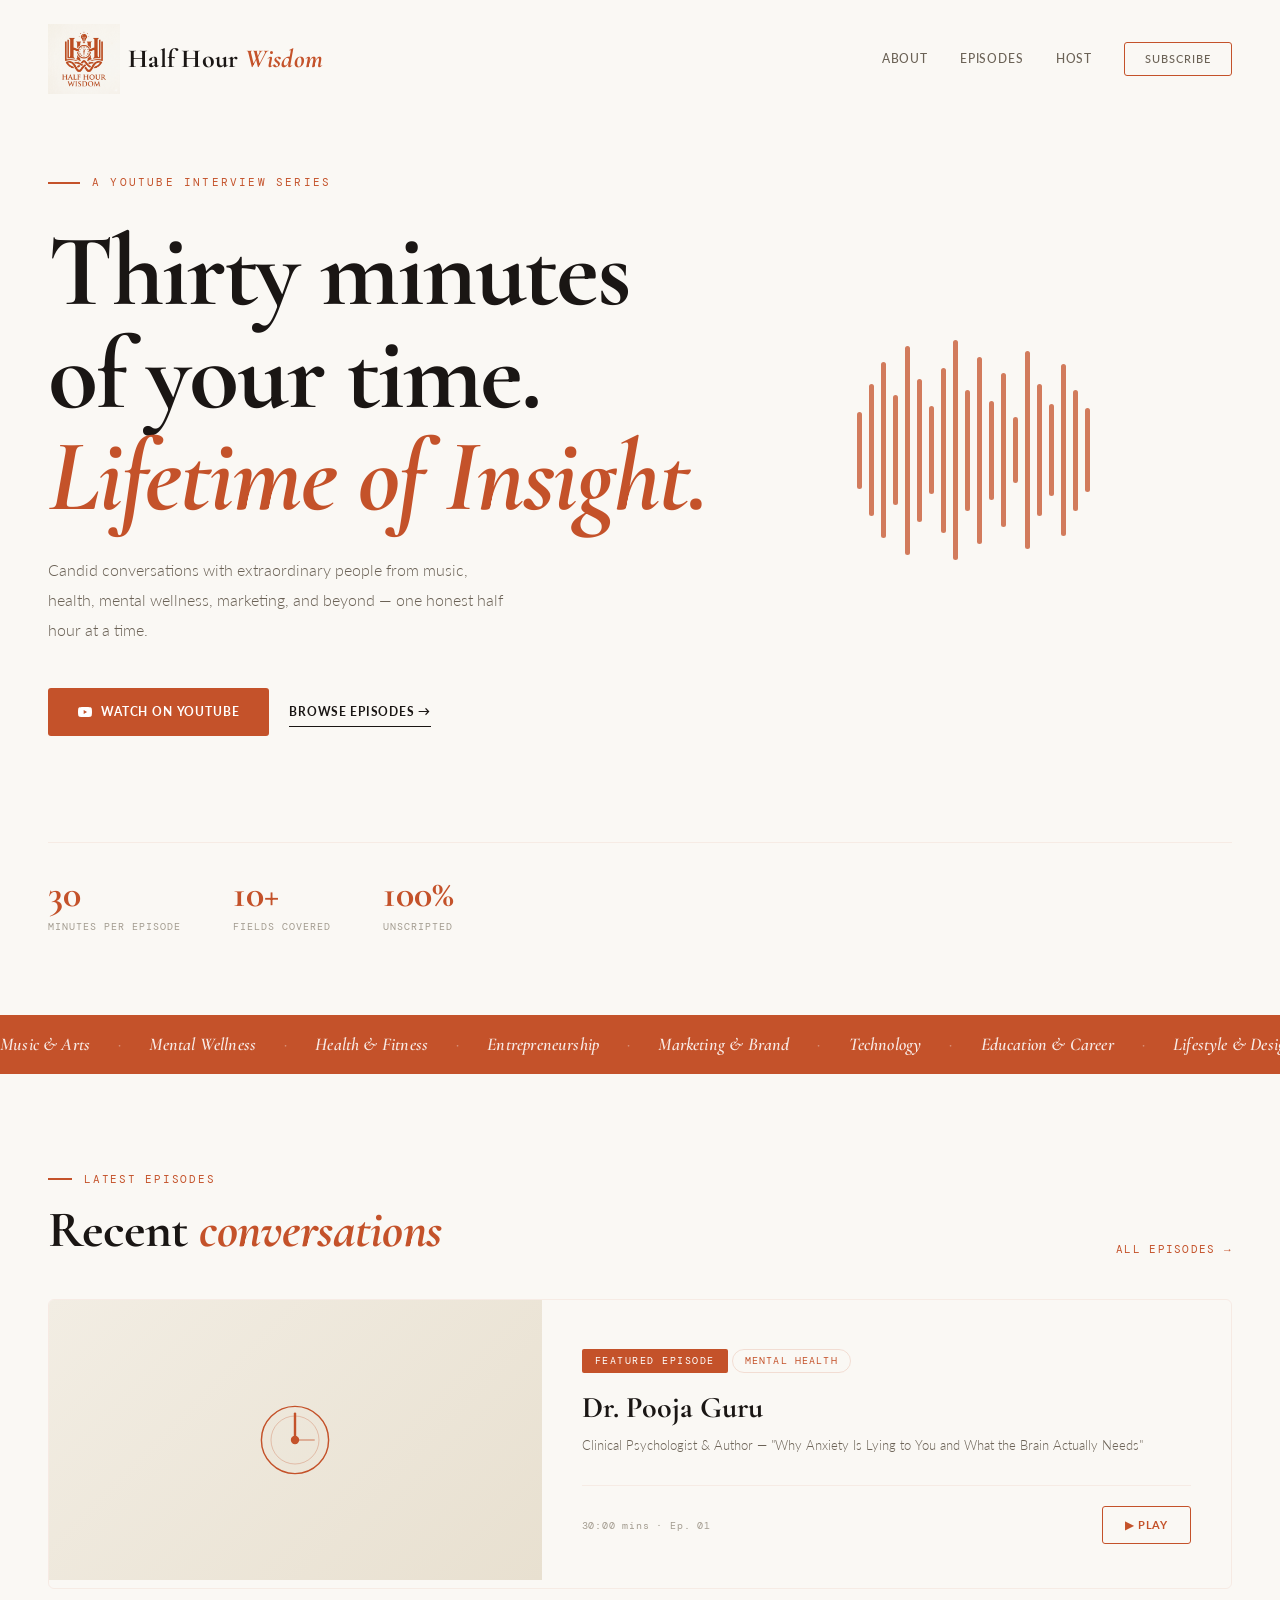
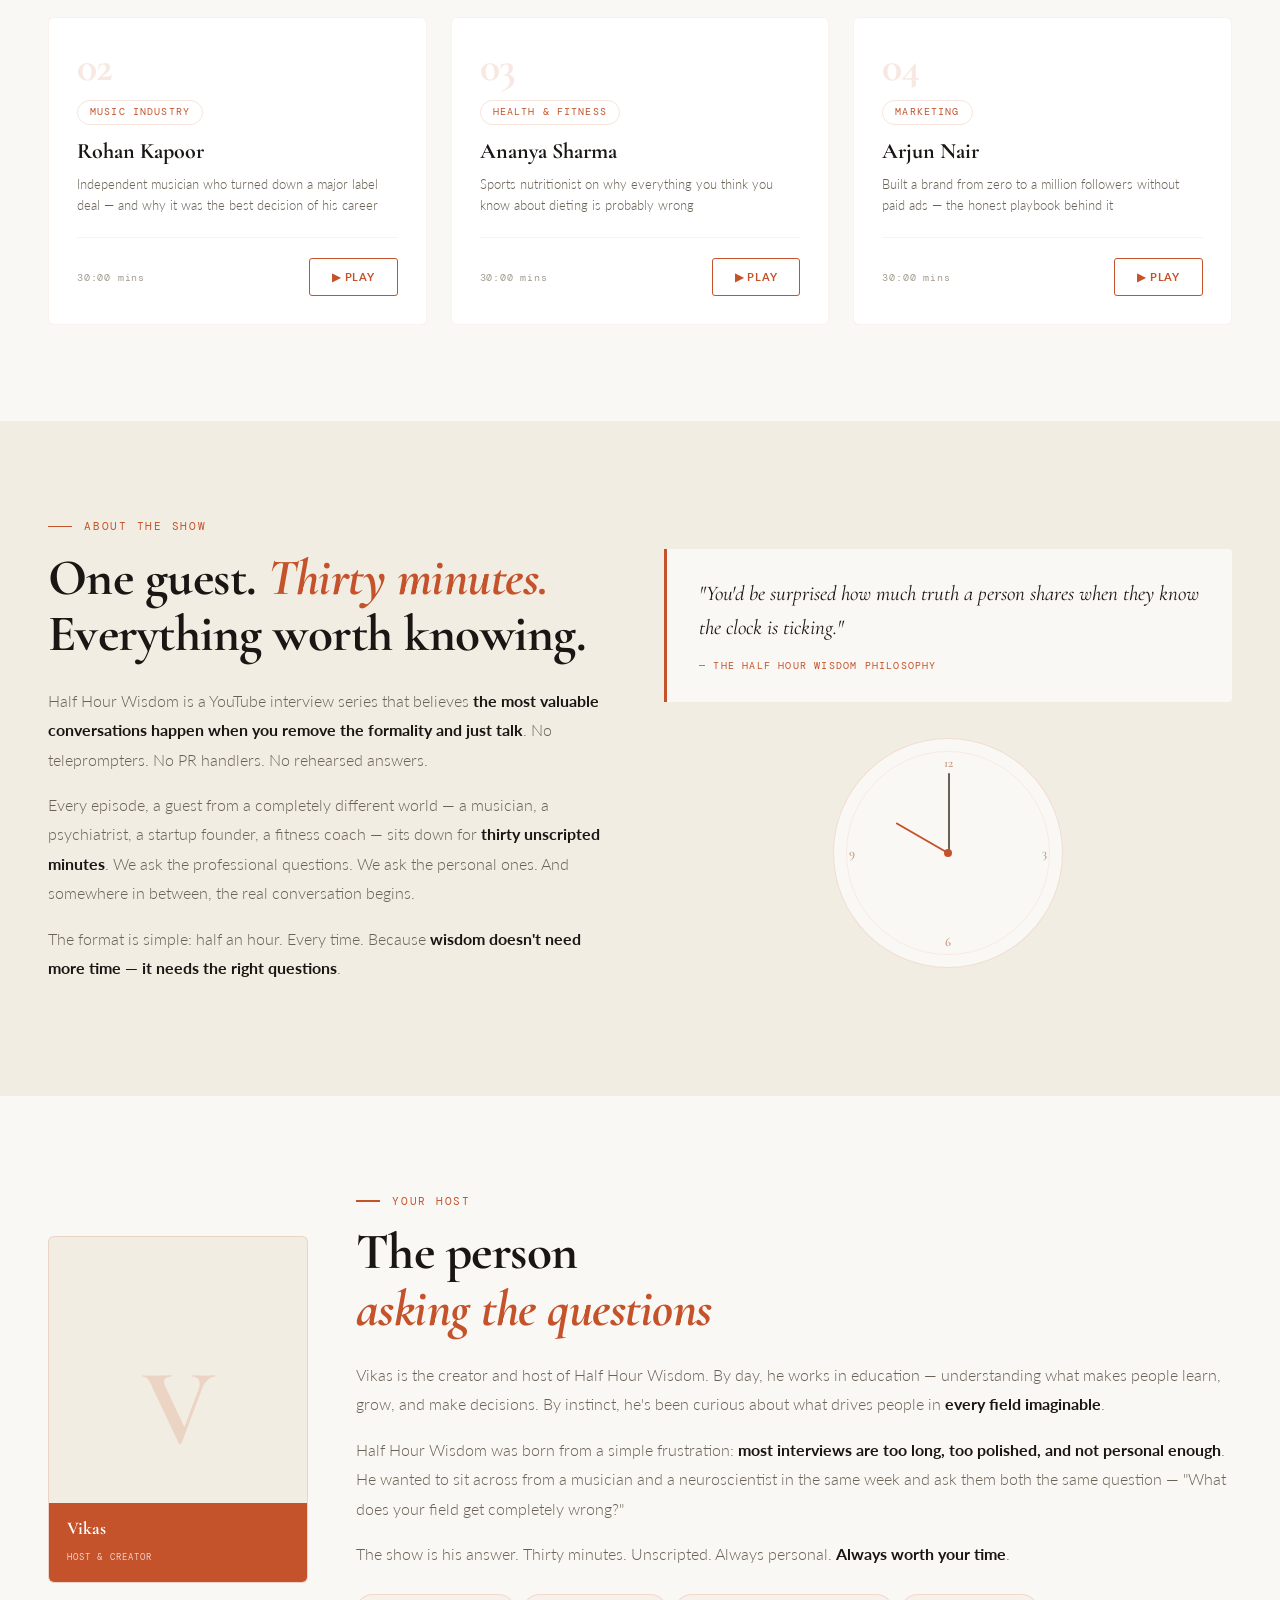
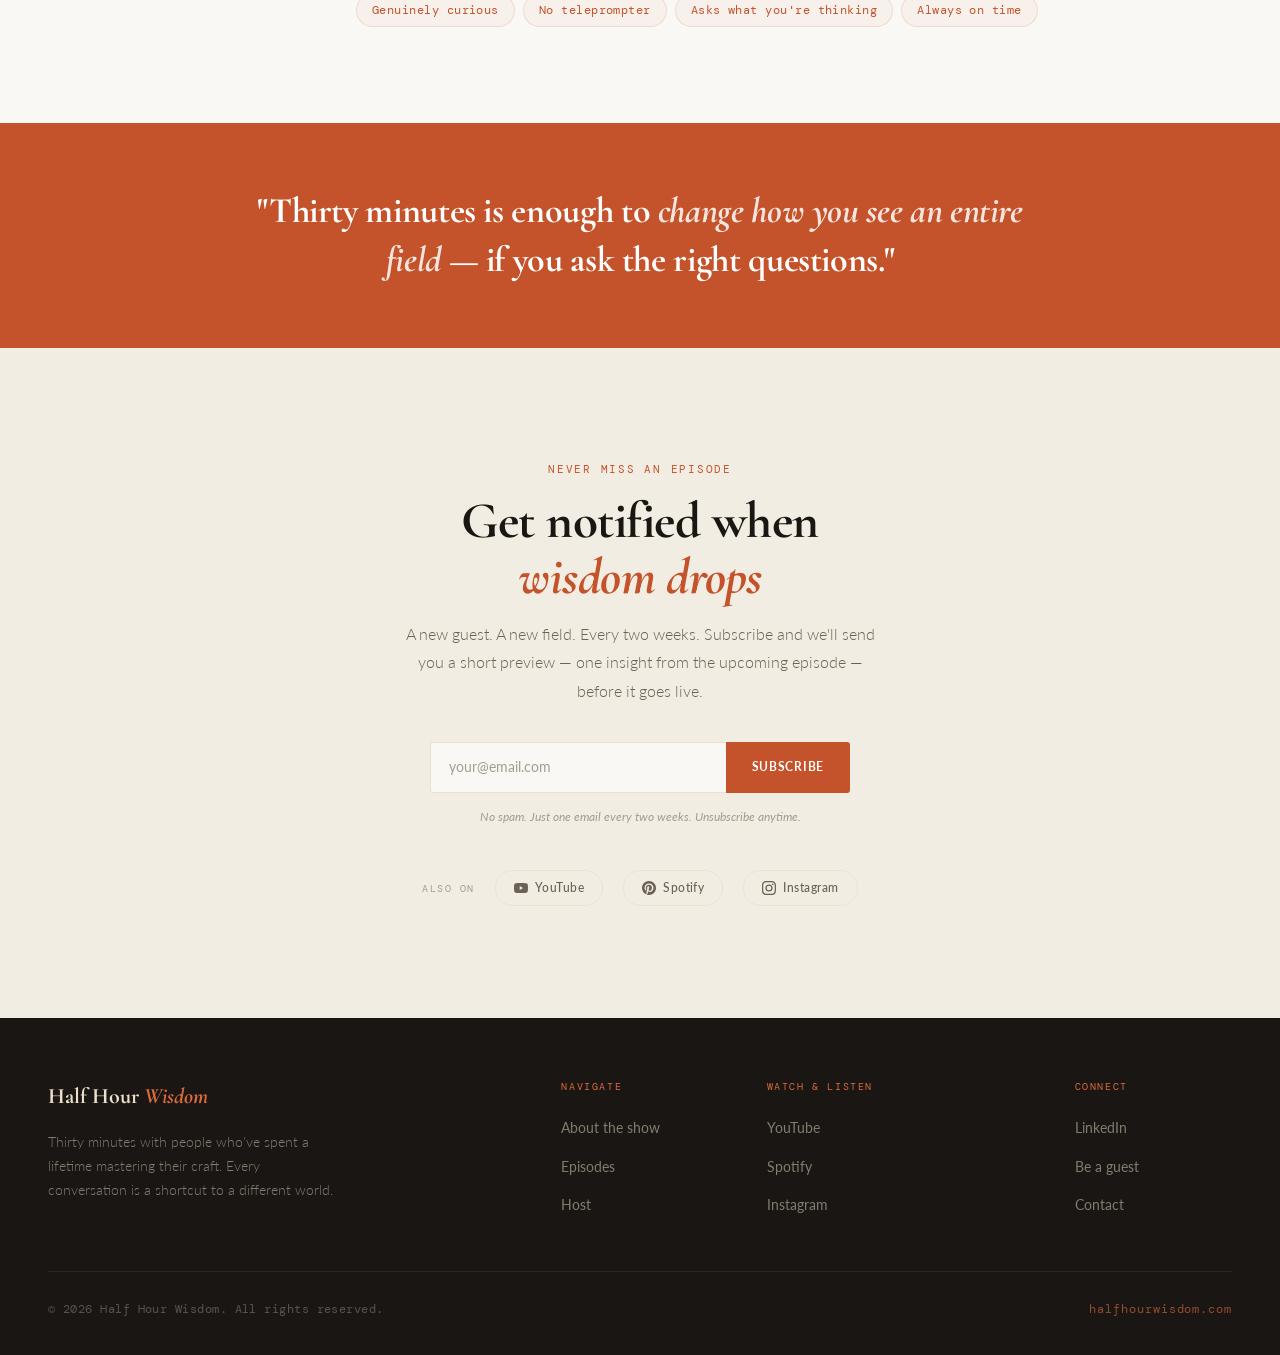
==== commit 8b589d04: "Simplify hero headline to 'Thirty minutes of your time. Lifetime of Insight.'" ====
--- a/index.html
+++ b/index.html
@@ -86,7 +86,7 @@
         <h1 class="hero-title">
           Thirty minutes<br>
           of your time.<br>
-          <em>But a lifetime of Insight.</em>
+          <em>Lifetime of Insight.</em>
         </h1>
         <p class="hero-sub">Candid conversations with extraordinary people from music, health, mental wellness, marketing, and beyond — one honest half hour at a time.</p>
         <div class="hero-actions">
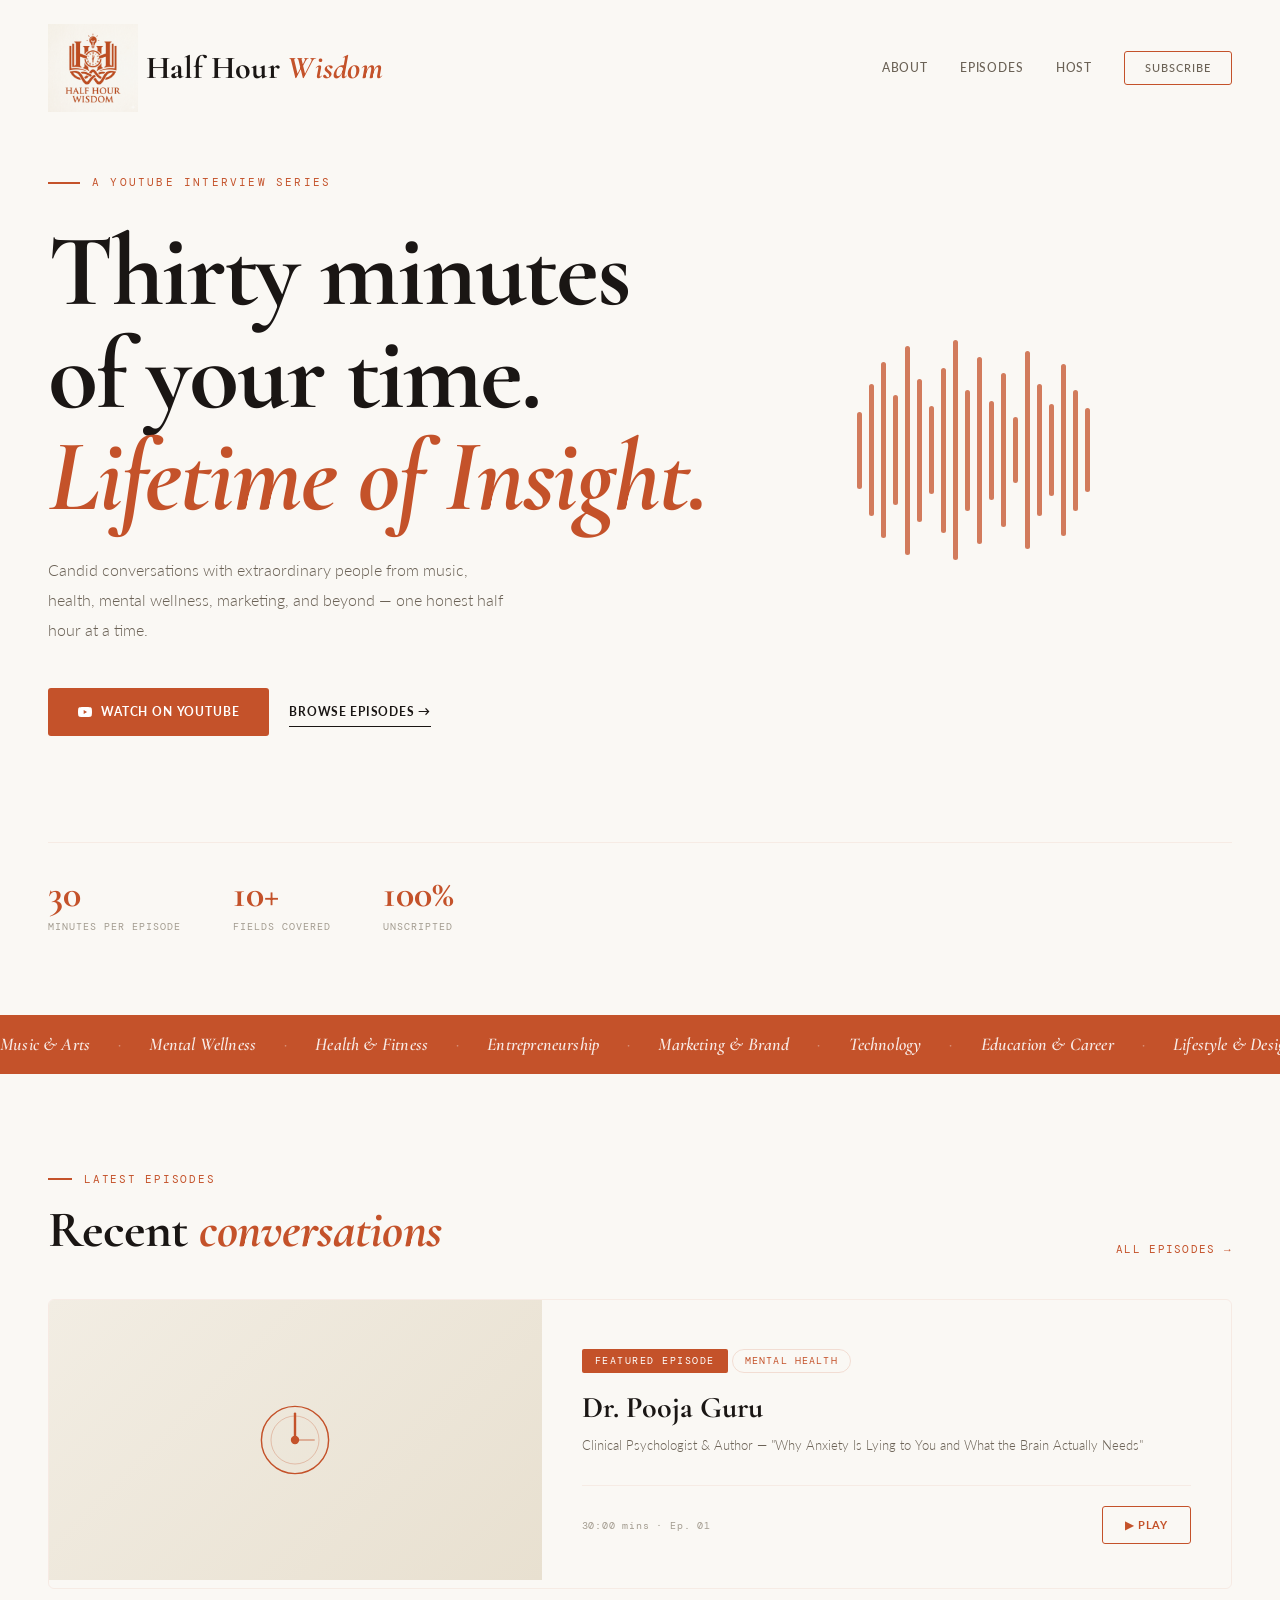
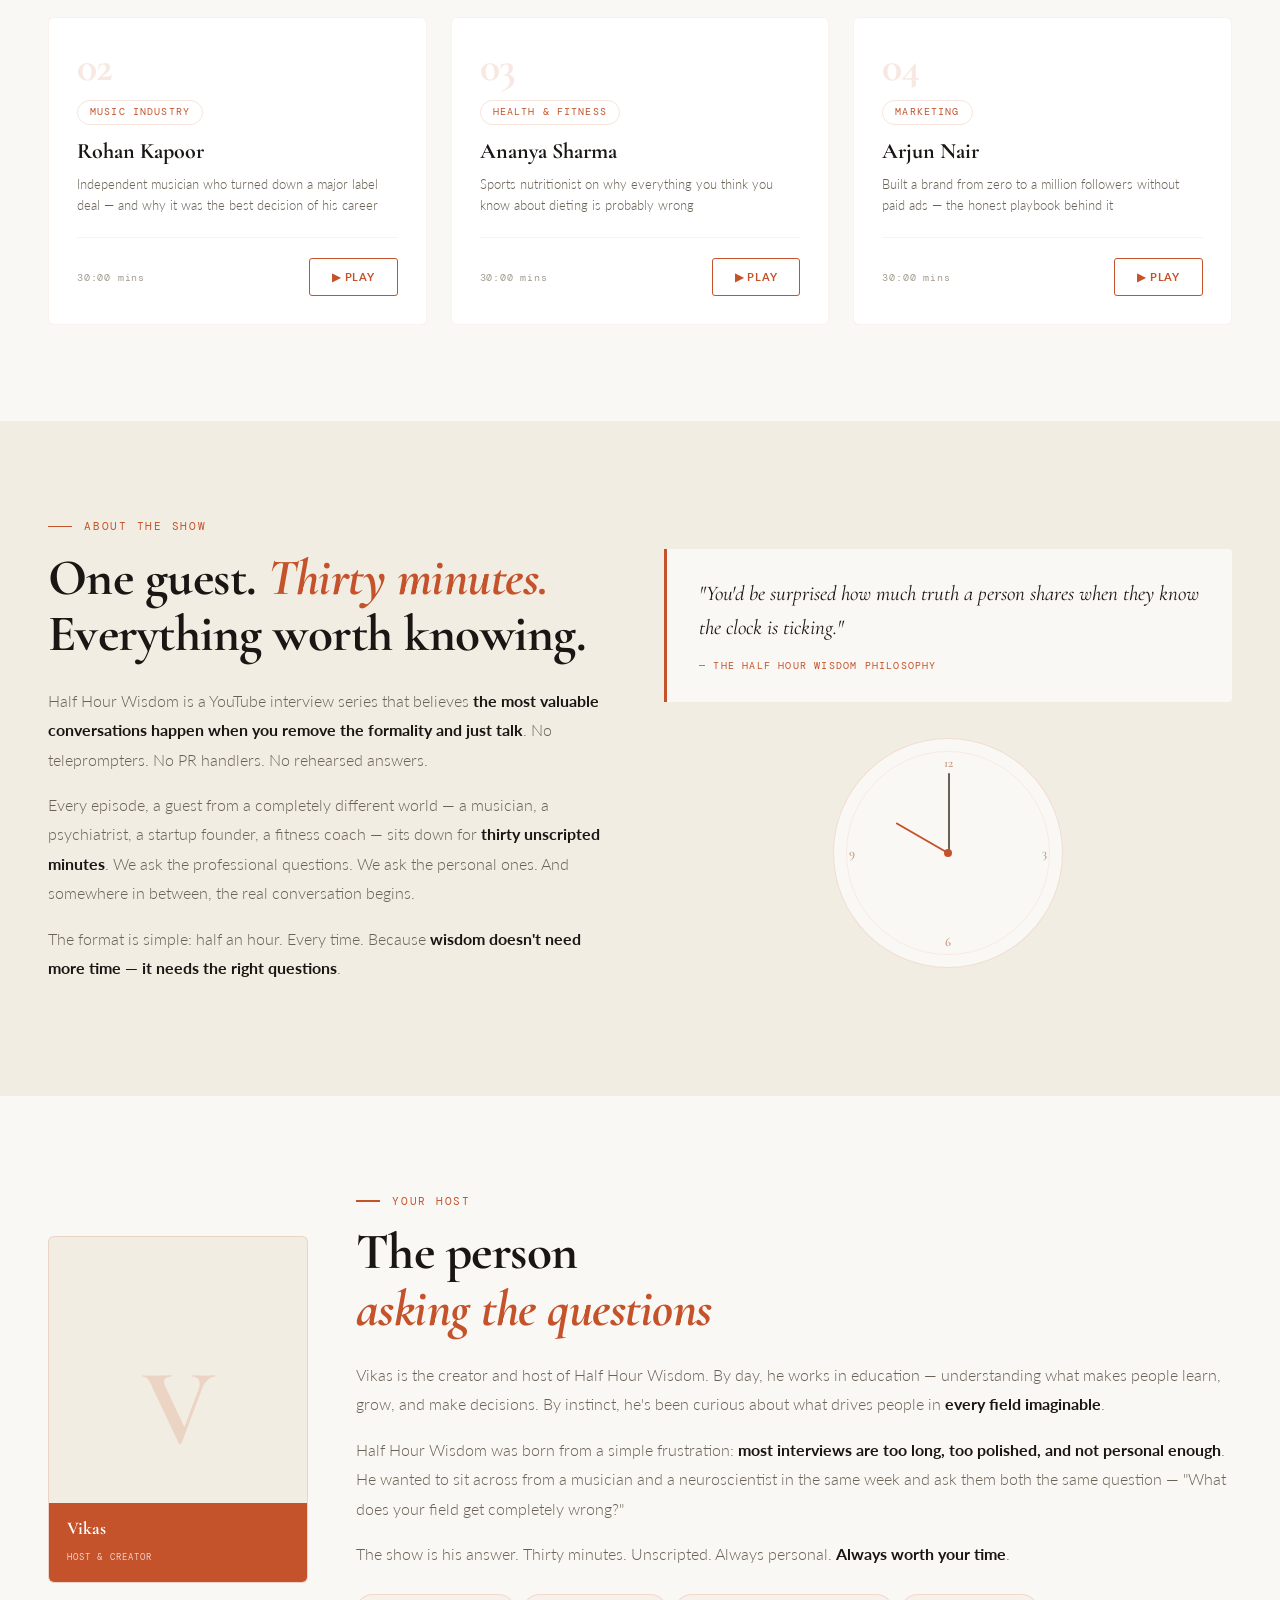
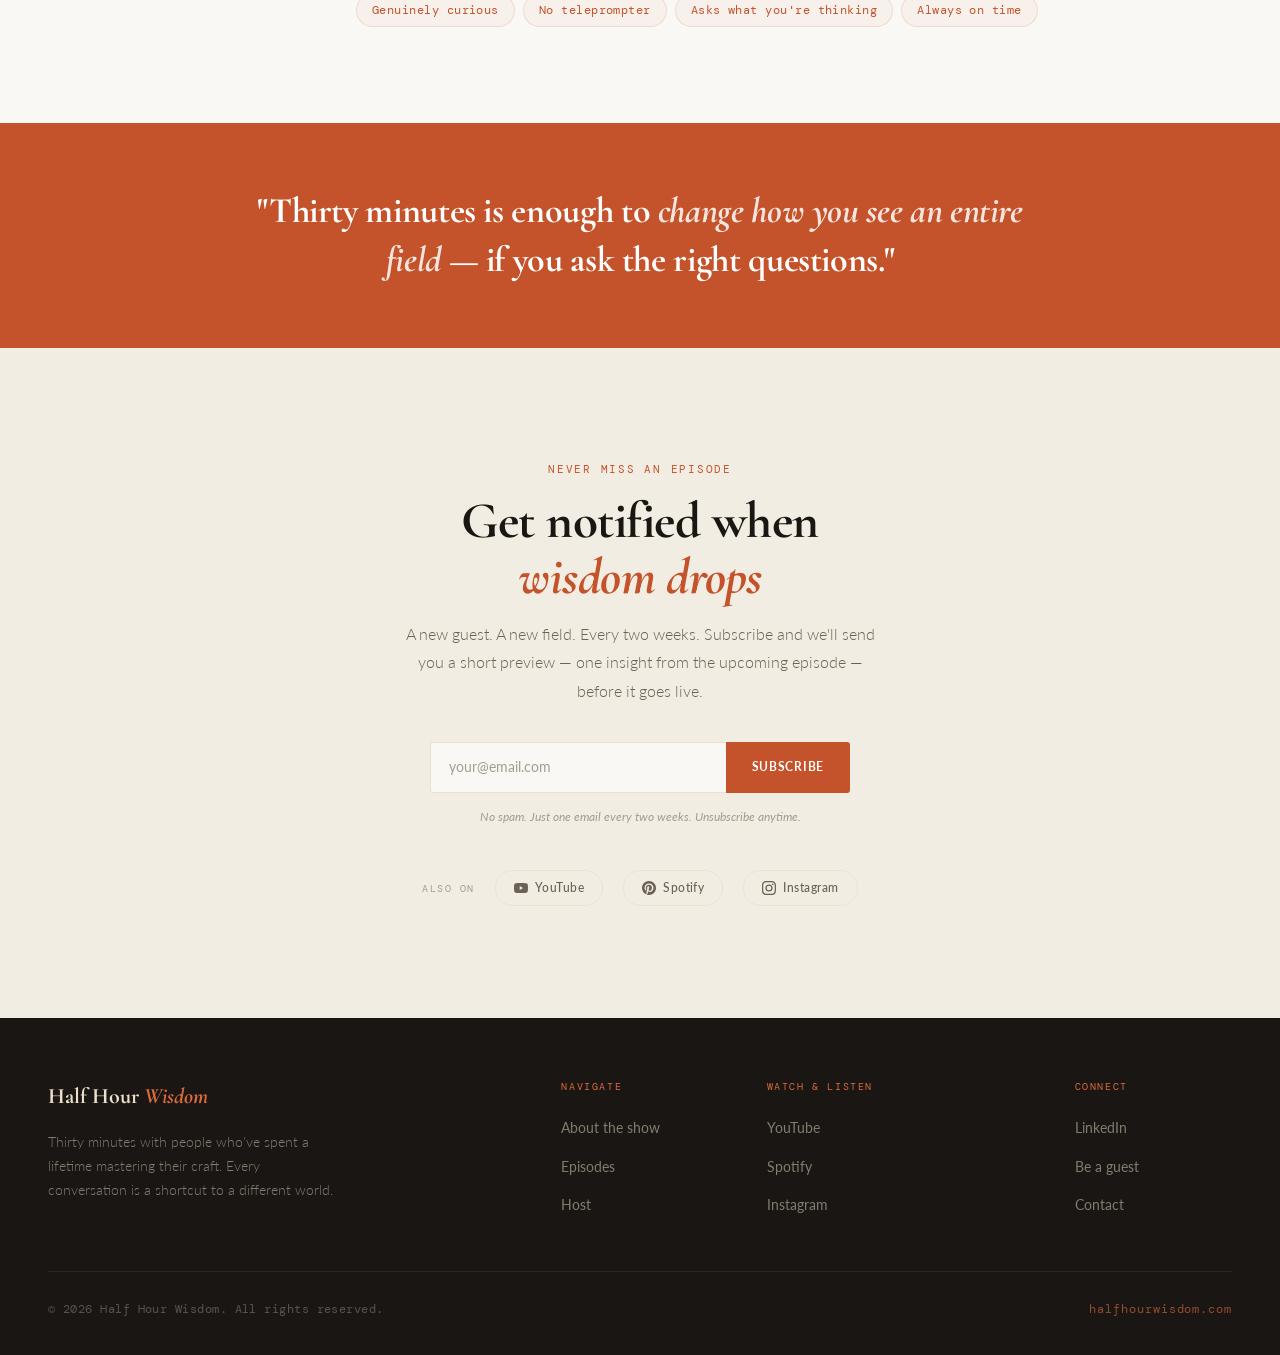
==== commit 65c9d2b3: "Increase navbar logo to 90px and brand text to 32px" ====
--- a/index.html
+++ b/index.html
@@ -45,7 +45,7 @@
   <div class="container-fluid px-4 px-lg-5">
 
     <a class="navbar-brand d-flex align-items-center gap-2" href="#home" aria-label="Half Hour Wisdom — home">
-      <img src="logo.png" alt="Half Hour Wisdom" width="72" height="72" style="object-fit:contain;">
+      <img src="logo.png" alt="Half Hour Wisdom" width="90" height="90" style="object-fit:contain;">
       <span class="nav-brand">Half Hour <em>Wisdom</em></span>
     </a>
 
--- a/css/style.css
+++ b/css/style.css
@@ -55,7 +55,7 @@
 }
 .nav-brand {
   font-family: 'Cormorant Garamond', serif;
-  font-size: 26px;
+  font-size: 32px;
   font-weight: 700;
   color: var(--ink) !important;
   letter-spacing: 0.01em;
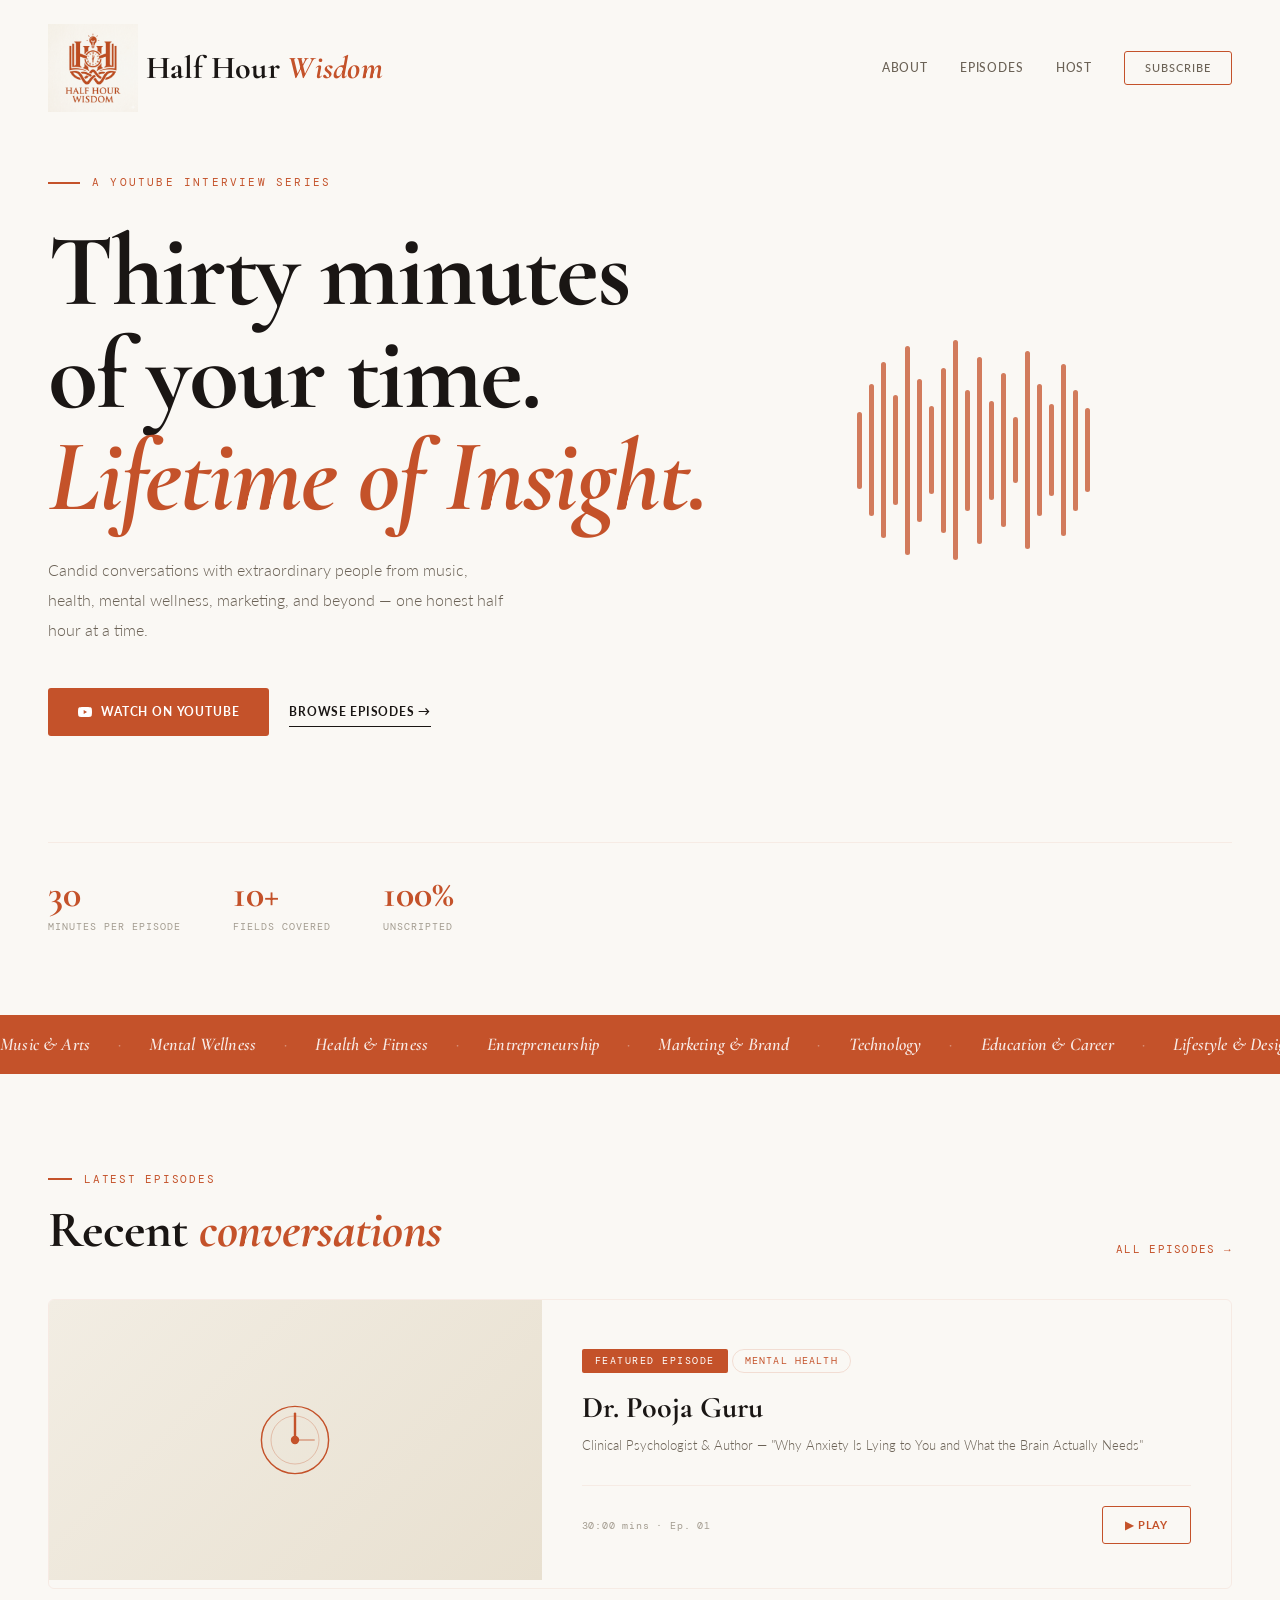
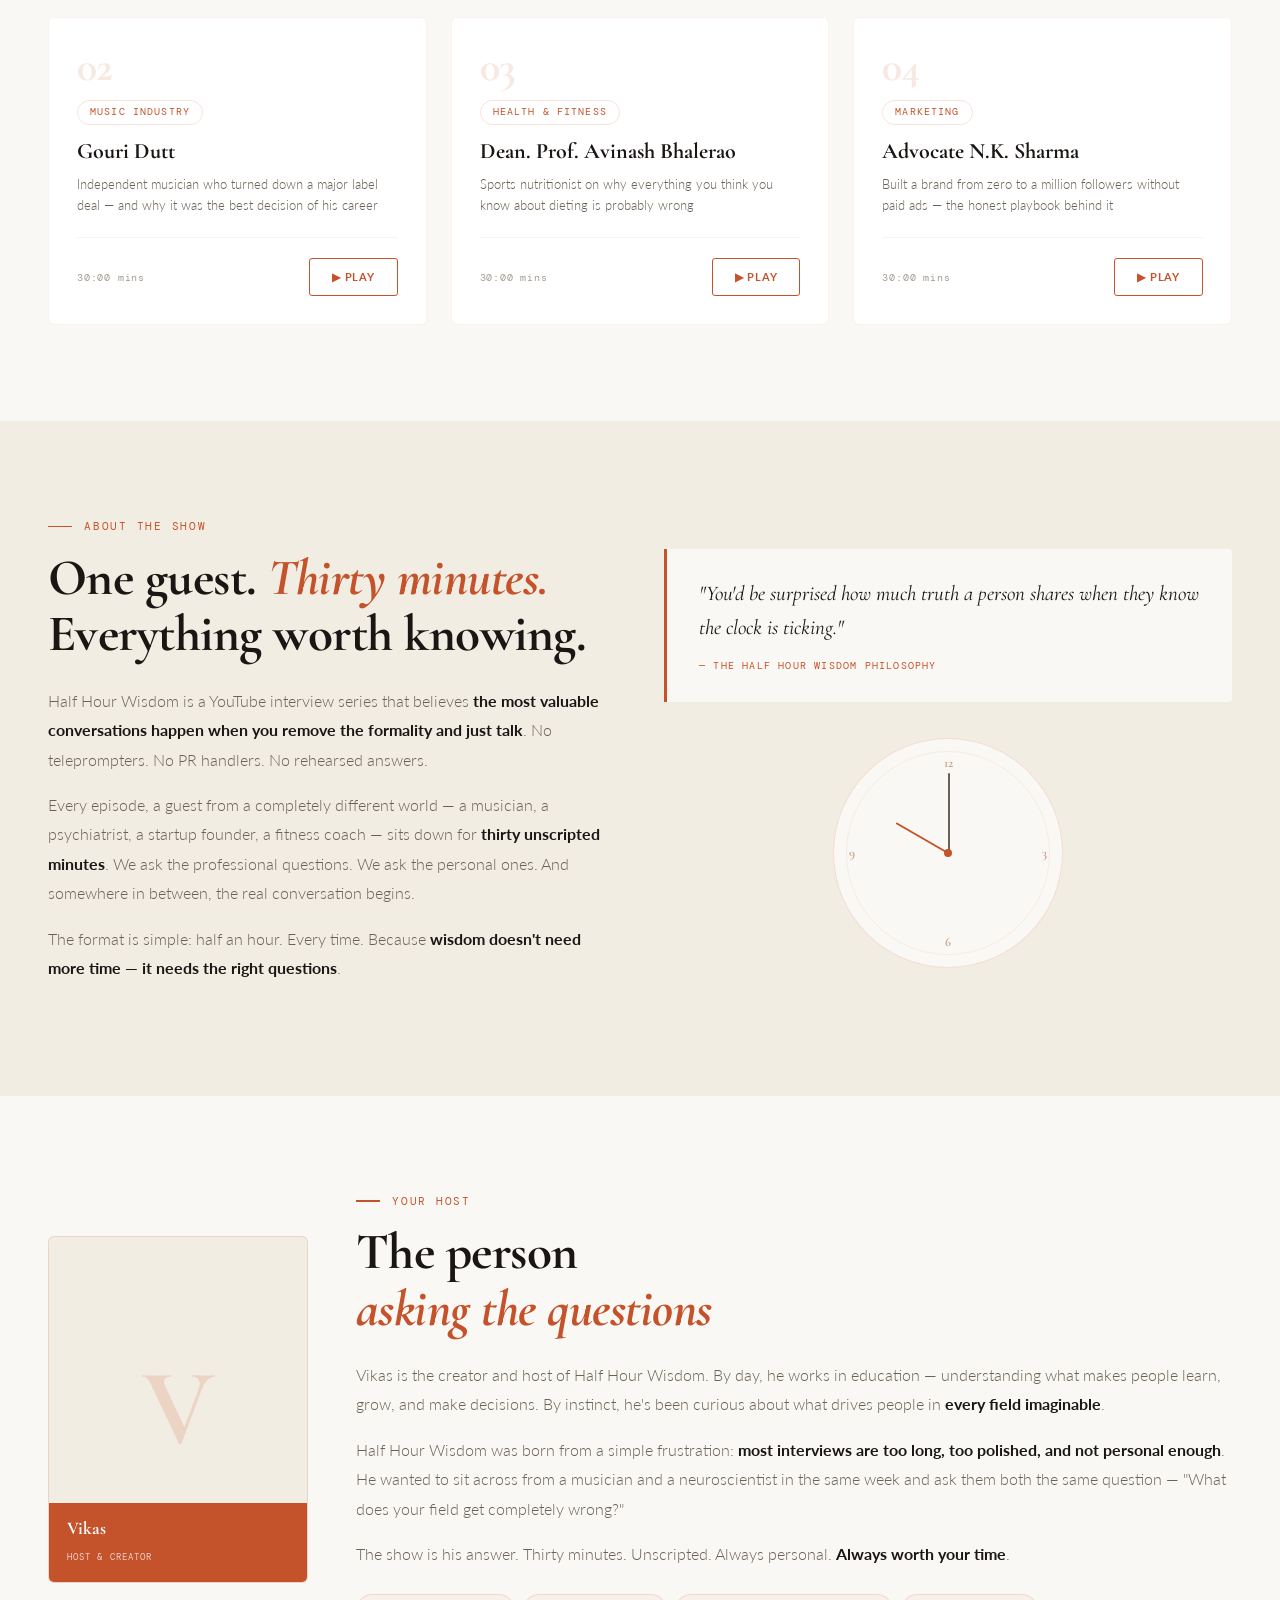
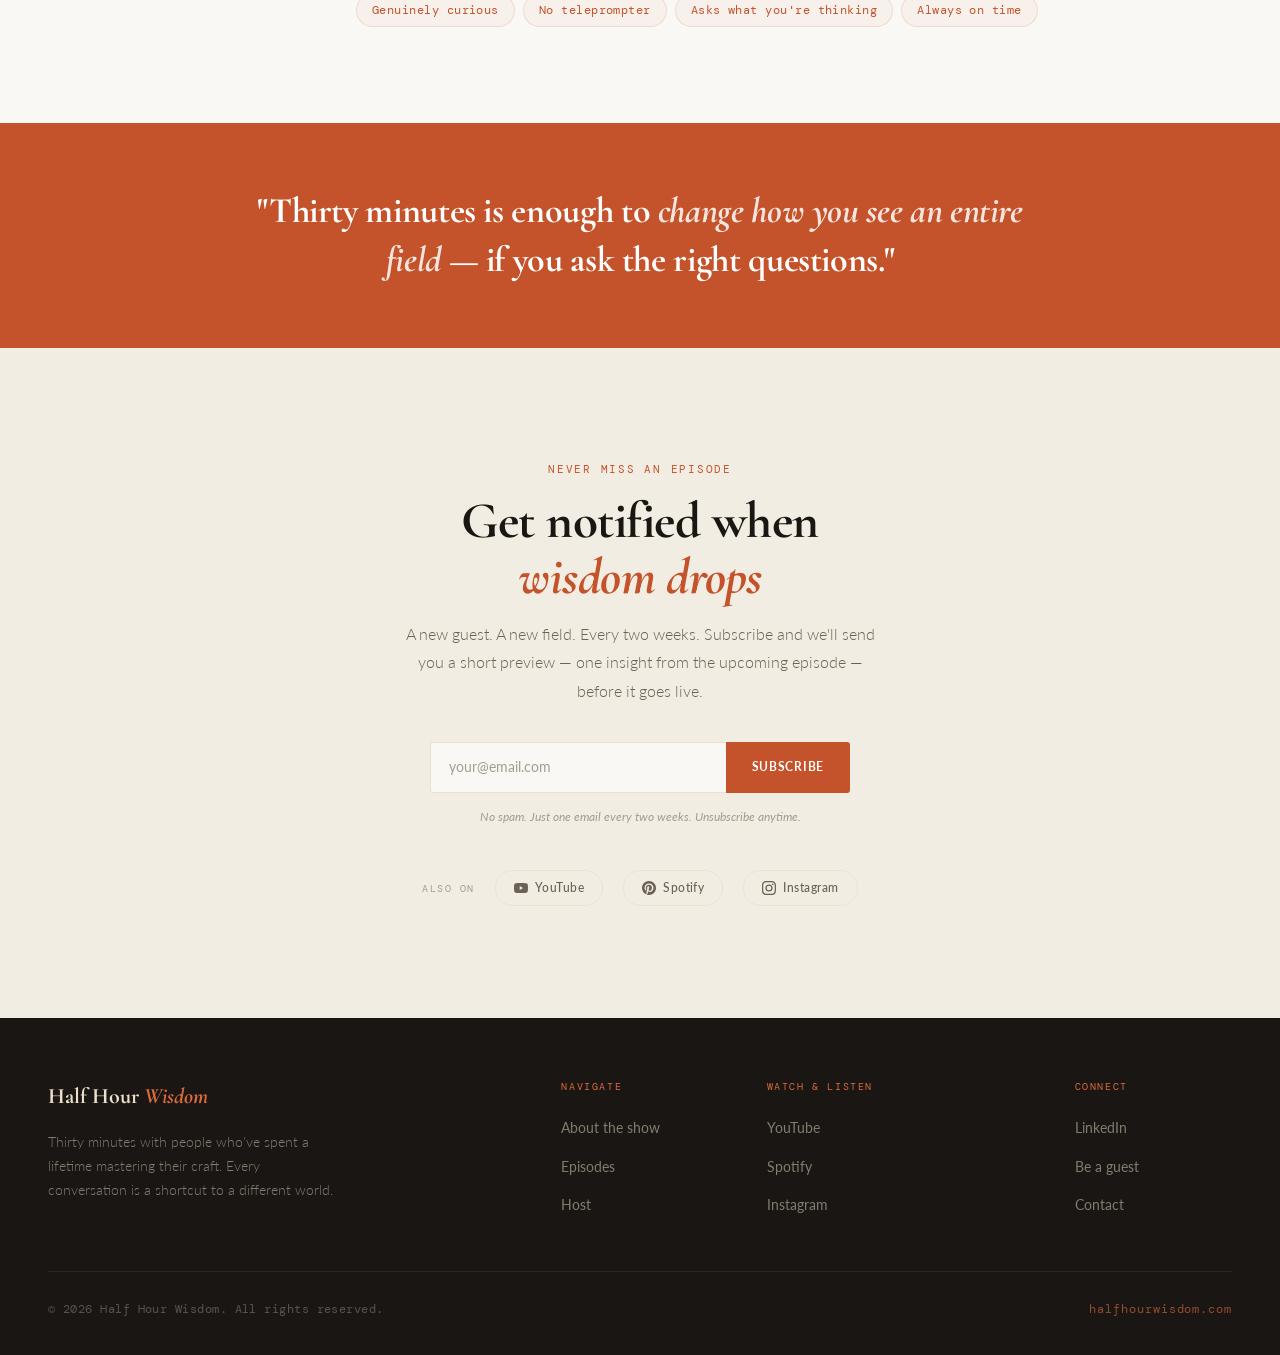
==== commit 79fc40e8: "Update episode guest names: Gouri Dutt, Dean. Prof. Avinash Bhalerao, Advocate N.K. Sharma" ====
--- a/index.html
+++ b/index.html
@@ -224,11 +224,11 @@
           <div class="ep-num">02</div>
           <div class="ep-card-body">
             <div class="ep-tag-pill">Music Industry</div>
-            <h3 class="ep-guest-name">Rohan Kapoor</h3>
+            <h3 class="ep-guest-name">Gouri Dutt</h3>
             <p class="ep-desc">Independent musician who turned down a major label deal — and why it was the best decision of his career</p>
             <div class="ep-foot">
               <span class="ep-dur">30:00 mins</span>
-              <button class="ep-play-btn" aria-label="Play episode 2 with Rohan Kapoor">&#9654; Play</button>
+              <button class="ep-play-btn" aria-label="Play episode 2 with Gouri Dutt">&#9654; Play</button>
             </div>
           </div>
         </article>
@@ -239,11 +239,11 @@
           <div class="ep-num">03</div>
           <div class="ep-card-body">
             <div class="ep-tag-pill">Health &amp; Fitness</div>
-            <h3 class="ep-guest-name">Ananya Sharma</h3>
+            <h3 class="ep-guest-name">Dean. Prof. Avinash Bhalerao</h3>
             <p class="ep-desc">Sports nutritionist on why everything you think you know about dieting is probably wrong</p>
             <div class="ep-foot">
               <span class="ep-dur">30:00 mins</span>
-              <button class="ep-play-btn" aria-label="Play episode 3 with Ananya Sharma">&#9654; Play</button>
+              <button class="ep-play-btn" aria-label="Play episode 3 with Dean. Prof. Avinash Bhalerao">&#9654; Play</button>
             </div>
           </div>
         </article>
@@ -254,11 +254,11 @@
           <div class="ep-num">04</div>
           <div class="ep-card-body">
             <div class="ep-tag-pill">Marketing</div>
-            <h3 class="ep-guest-name">Arjun Nair</h3>
+            <h3 class="ep-guest-name">Advocate N.K. Sharma</h3>
             <p class="ep-desc">Built a brand from zero to a million followers without paid ads — the honest playbook behind it</p>
             <div class="ep-foot">
               <span class="ep-dur">30:00 mins</span>
-              <button class="ep-play-btn" aria-label="Play episode 4 with Arjun Nair">&#9654; Play</button>
+              <button class="ep-play-btn" aria-label="Play episode 4 with Advocate N.K. Sharma">&#9654; Play</button>
             </div>
           </div>
         </article>
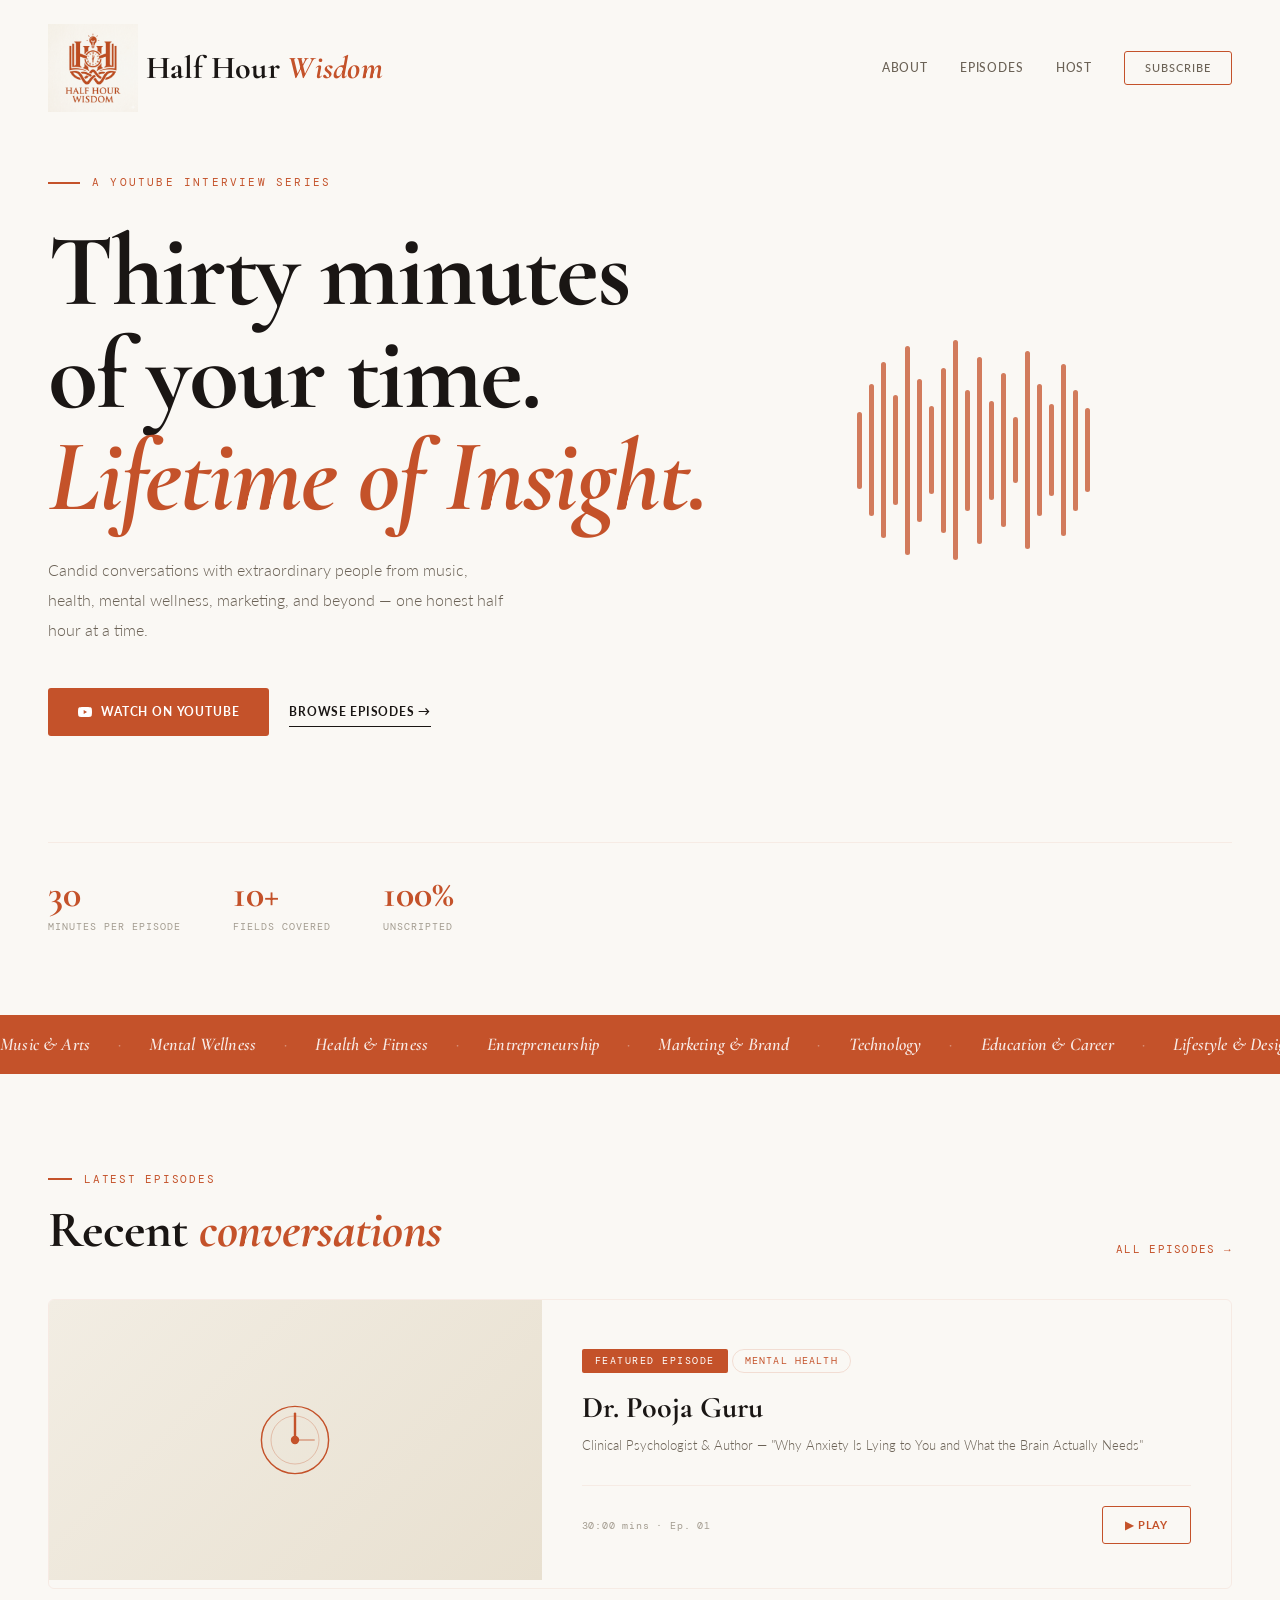
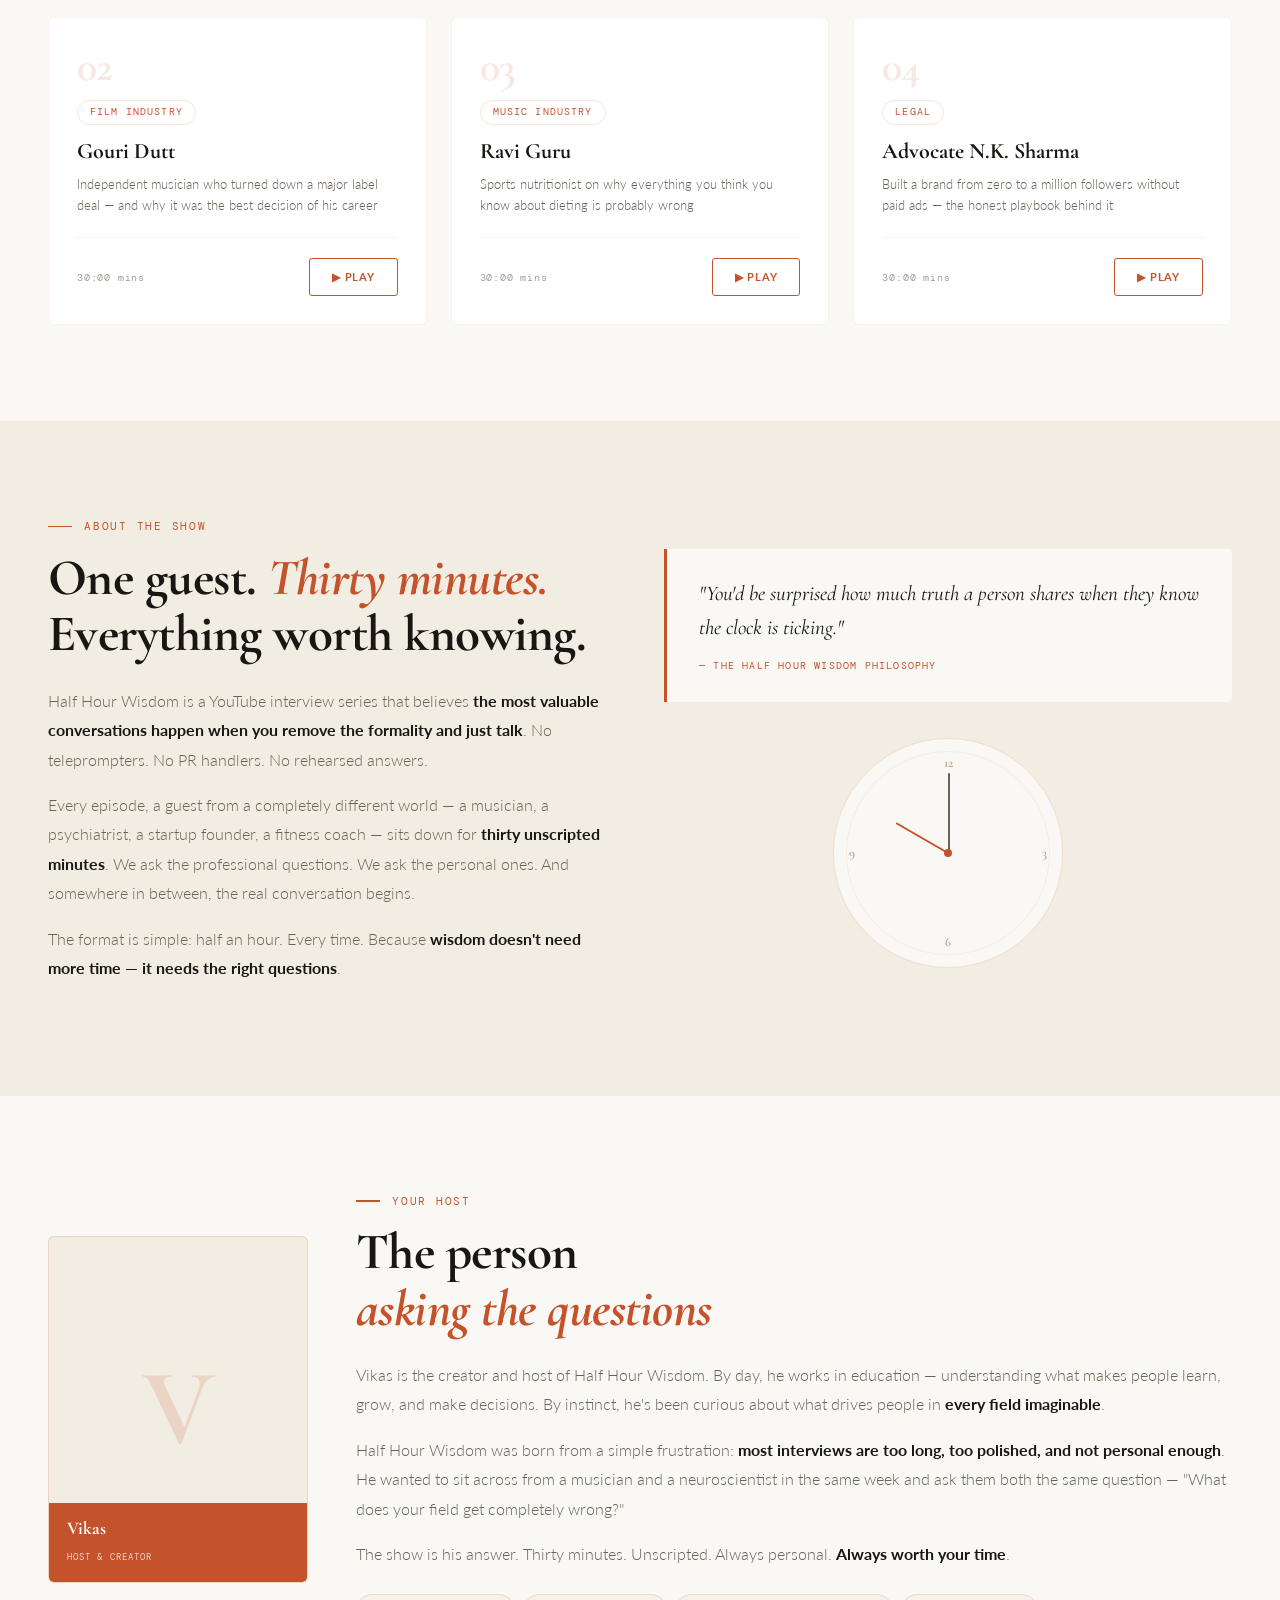
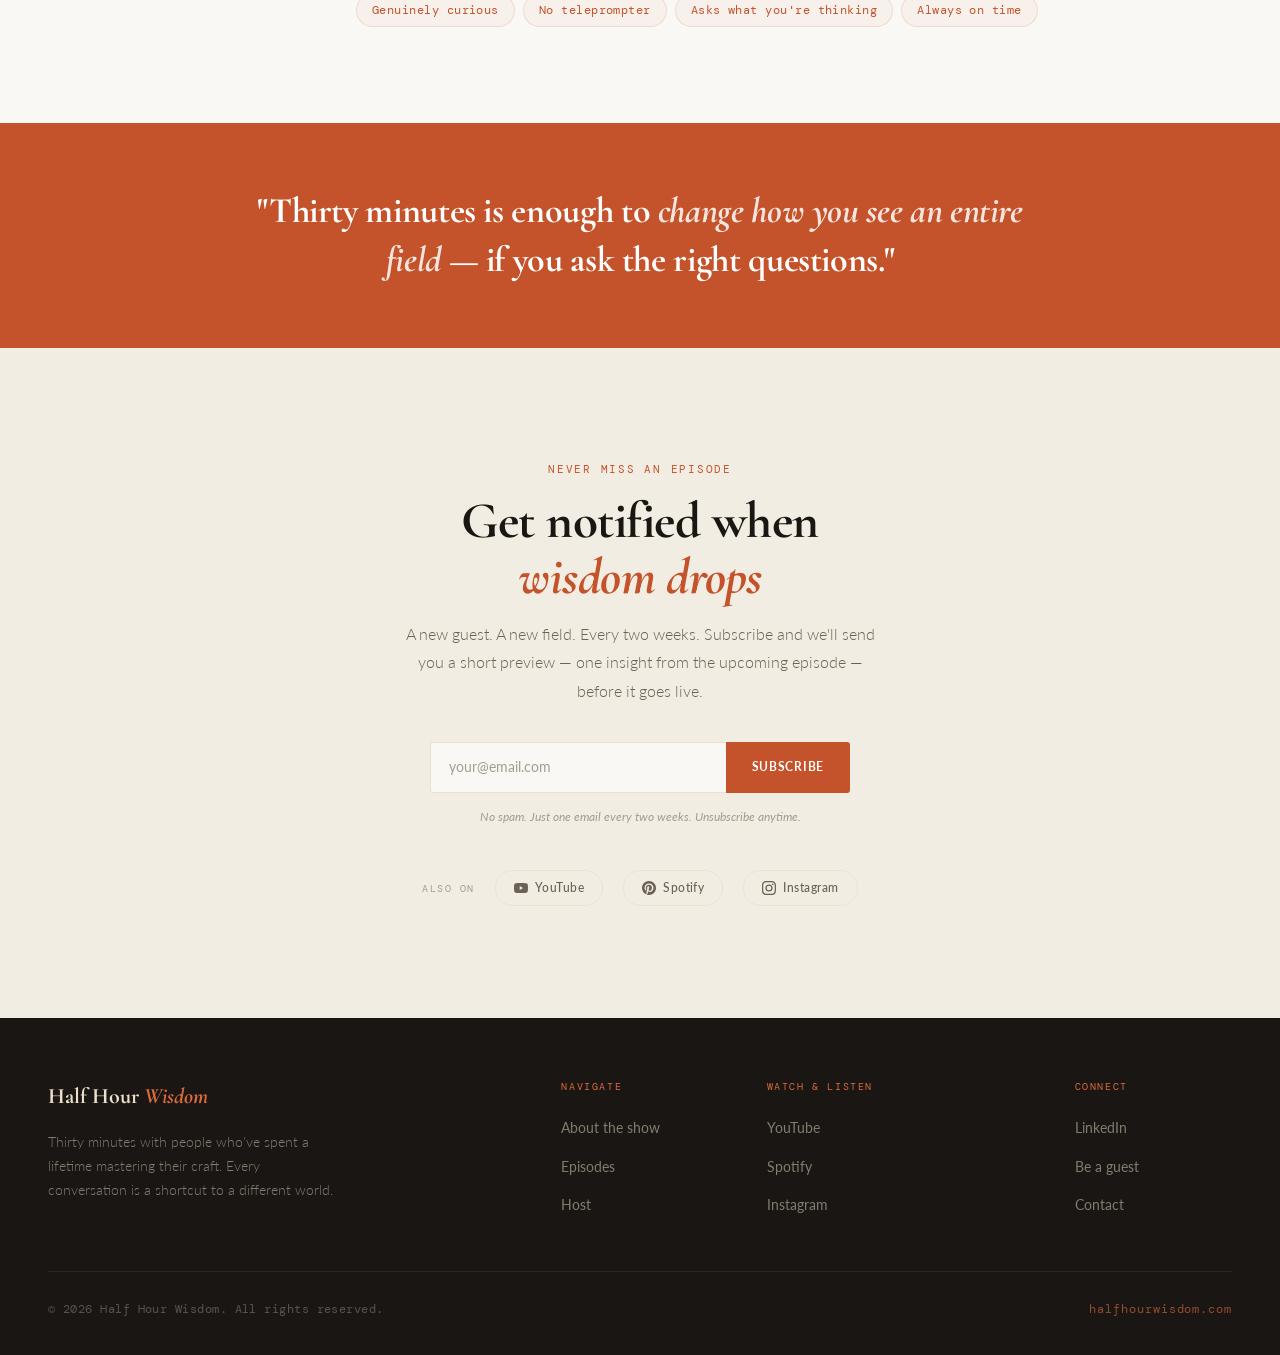
==== commit 0c3efc68: "Update episode tags and rename Avinash Bhalerao to Ravi Guru" ====
--- a/index.html
+++ b/index.html
@@ -223,7 +223,7 @@
         <article class="ep-card">
           <div class="ep-num">02</div>
           <div class="ep-card-body">
-            <div class="ep-tag-pill">Music Industry</div>
+            <div class="ep-tag-pill">Film Industry</div>
             <h3 class="ep-guest-name">Gouri Dutt</h3>
             <p class="ep-desc">Independent musician who turned down a major label deal — and why it was the best decision of his career</p>
             <div class="ep-foot">
@@ -238,12 +238,12 @@
         <article class="ep-card">
           <div class="ep-num">03</div>
           <div class="ep-card-body">
-            <div class="ep-tag-pill">Health &amp; Fitness</div>
-            <h3 class="ep-guest-name">Dean. Prof. Avinash Bhalerao</h3>
+            <div class="ep-tag-pill">Music Industry</div>
+            <h3 class="ep-guest-name">Ravi Guru</h3>
             <p class="ep-desc">Sports nutritionist on why everything you think you know about dieting is probably wrong</p>
             <div class="ep-foot">
               <span class="ep-dur">30:00 mins</span>
-              <button class="ep-play-btn" aria-label="Play episode 3 with Dean. Prof. Avinash Bhalerao">&#9654; Play</button>
+              <button class="ep-play-btn" aria-label="Play episode 3 with Ravi Guru">&#9654; Play</button>
             </div>
           </div>
         </article>
@@ -253,7 +253,7 @@
         <article class="ep-card">
           <div class="ep-num">04</div>
           <div class="ep-card-body">
-            <div class="ep-tag-pill">Marketing</div>
+            <div class="ep-tag-pill">Legal</div>
             <h3 class="ep-guest-name">Advocate N.K. Sharma</h3>
             <p class="ep-desc">Built a brand from zero to a million followers without paid ads — the honest playbook behind it</p>
             <div class="ep-foot">
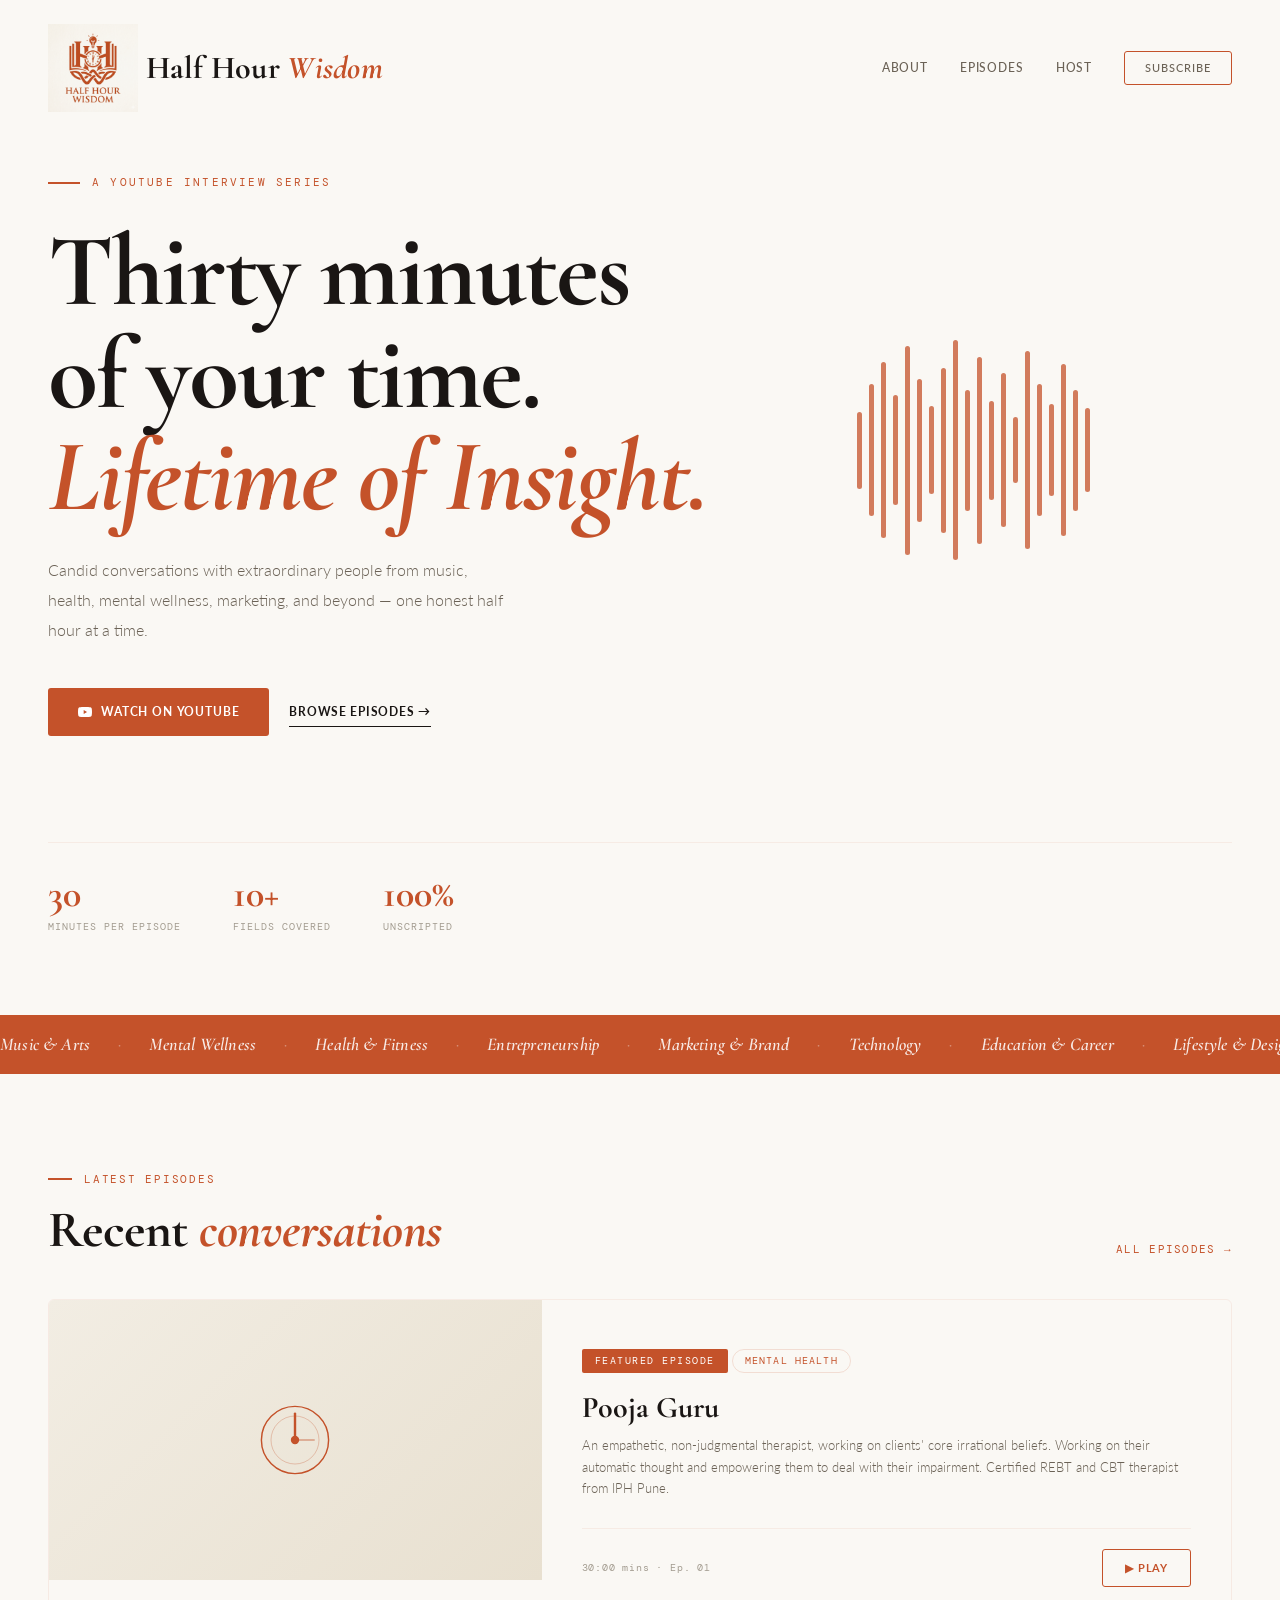
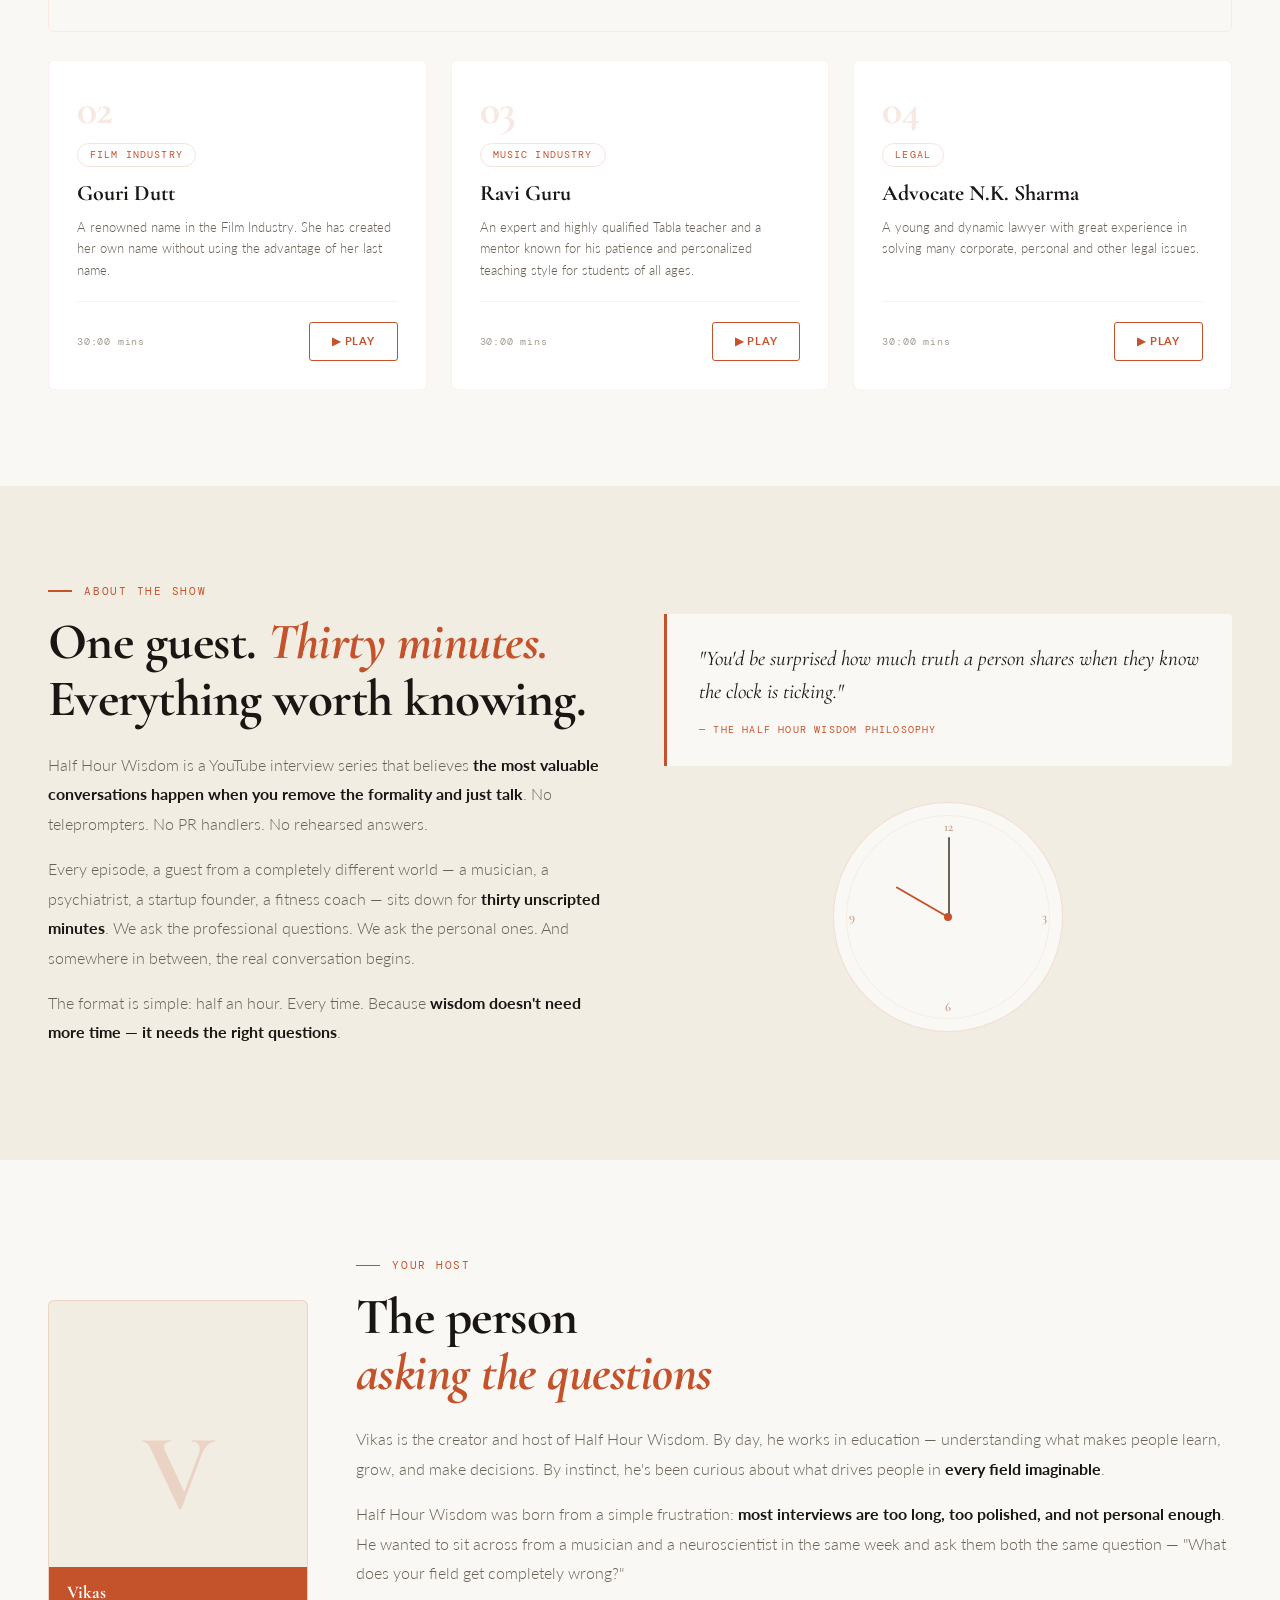
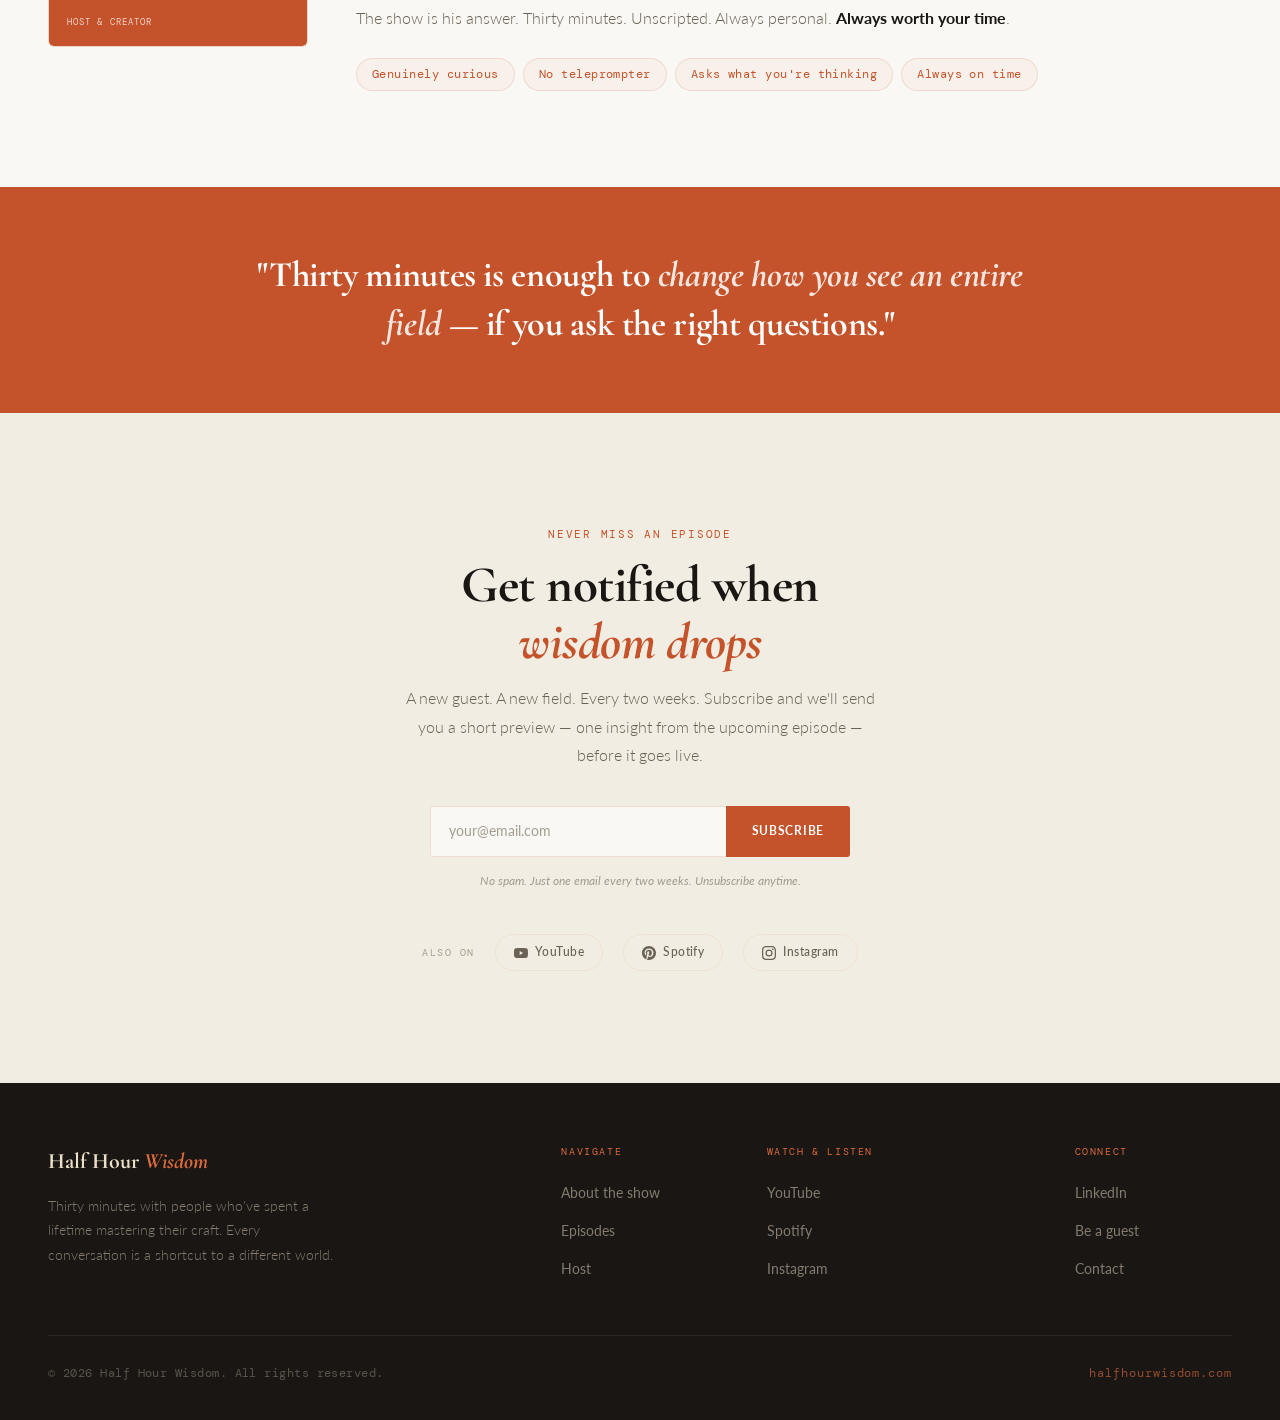
==== commit 029c7404: "Update all episode guest names, intros and remove Dr. title from Pooja Guru" ====
--- a/index.html
+++ b/index.html
@@ -205,11 +205,11 @@
           <div class="ep-feat-body">
             <span class="ep-badge">Featured Episode</span>
             <div class="ep-tag-pill">Mental Health</div>
-            <h3 class="ep-guest-name">Dr. Pooja Guru</h3>
-            <p class="ep-desc">Clinical Psychologist &amp; Author — "Why Anxiety Is Lying to You and What the Brain Actually Needs"</p>
+            <h3 class="ep-guest-name">Pooja Guru</h3>
+            <p class="ep-desc">An empathetic, non-judgmental therapist, working on clients' core irrational beliefs. Working on their automatic thought and empowering them to deal with their impairment. Certified REBT and CBT therapist from IPH Pune.</p>
             <div class="ep-foot">
               <span class="ep-dur">30:00 mins · Ep. 01</span>
-              <button class="ep-play-btn" aria-label="Play episode 1 with Dr. Pooja Guru">&#9654; Play</button>
+              <button class="ep-play-btn" aria-label="Play episode 1 with Pooja Guru">&#9654; Play</button>
             </div>
           </div>
         </div>
@@ -225,7 +225,7 @@
           <div class="ep-card-body">
             <div class="ep-tag-pill">Film Industry</div>
             <h3 class="ep-guest-name">Gouri Dutt</h3>
-            <p class="ep-desc">Independent musician who turned down a major label deal — and why it was the best decision of his career</p>
+            <p class="ep-desc">A renowned name in the Film Industry. She has created her own name without using the advantage of her last name.</p>
             <div class="ep-foot">
               <span class="ep-dur">30:00 mins</span>
               <button class="ep-play-btn" aria-label="Play episode 2 with Gouri Dutt">&#9654; Play</button>
@@ -240,7 +240,7 @@
           <div class="ep-card-body">
             <div class="ep-tag-pill">Music Industry</div>
             <h3 class="ep-guest-name">Ravi Guru</h3>
-            <p class="ep-desc">Sports nutritionist on why everything you think you know about dieting is probably wrong</p>
+            <p class="ep-desc">An expert and highly qualified Tabla teacher and a mentor known for his patience and personalized teaching style for students of all ages.</p>
             <div class="ep-foot">
               <span class="ep-dur">30:00 mins</span>
               <button class="ep-play-btn" aria-label="Play episode 3 with Ravi Guru">&#9654; Play</button>
@@ -255,7 +255,7 @@
           <div class="ep-card-body">
             <div class="ep-tag-pill">Legal</div>
             <h3 class="ep-guest-name">Advocate N.K. Sharma</h3>
-            <p class="ep-desc">Built a brand from zero to a million followers without paid ads — the honest playbook behind it</p>
+            <p class="ep-desc">A young and dynamic lawyer with great experience in solving many corporate, personal and other legal issues.</p>
             <div class="ep-foot">
               <span class="ep-dur">30:00 mins</span>
               <button class="ep-play-btn" aria-label="Play episode 4 with Advocate N.K. Sharma">&#9654; Play</button>
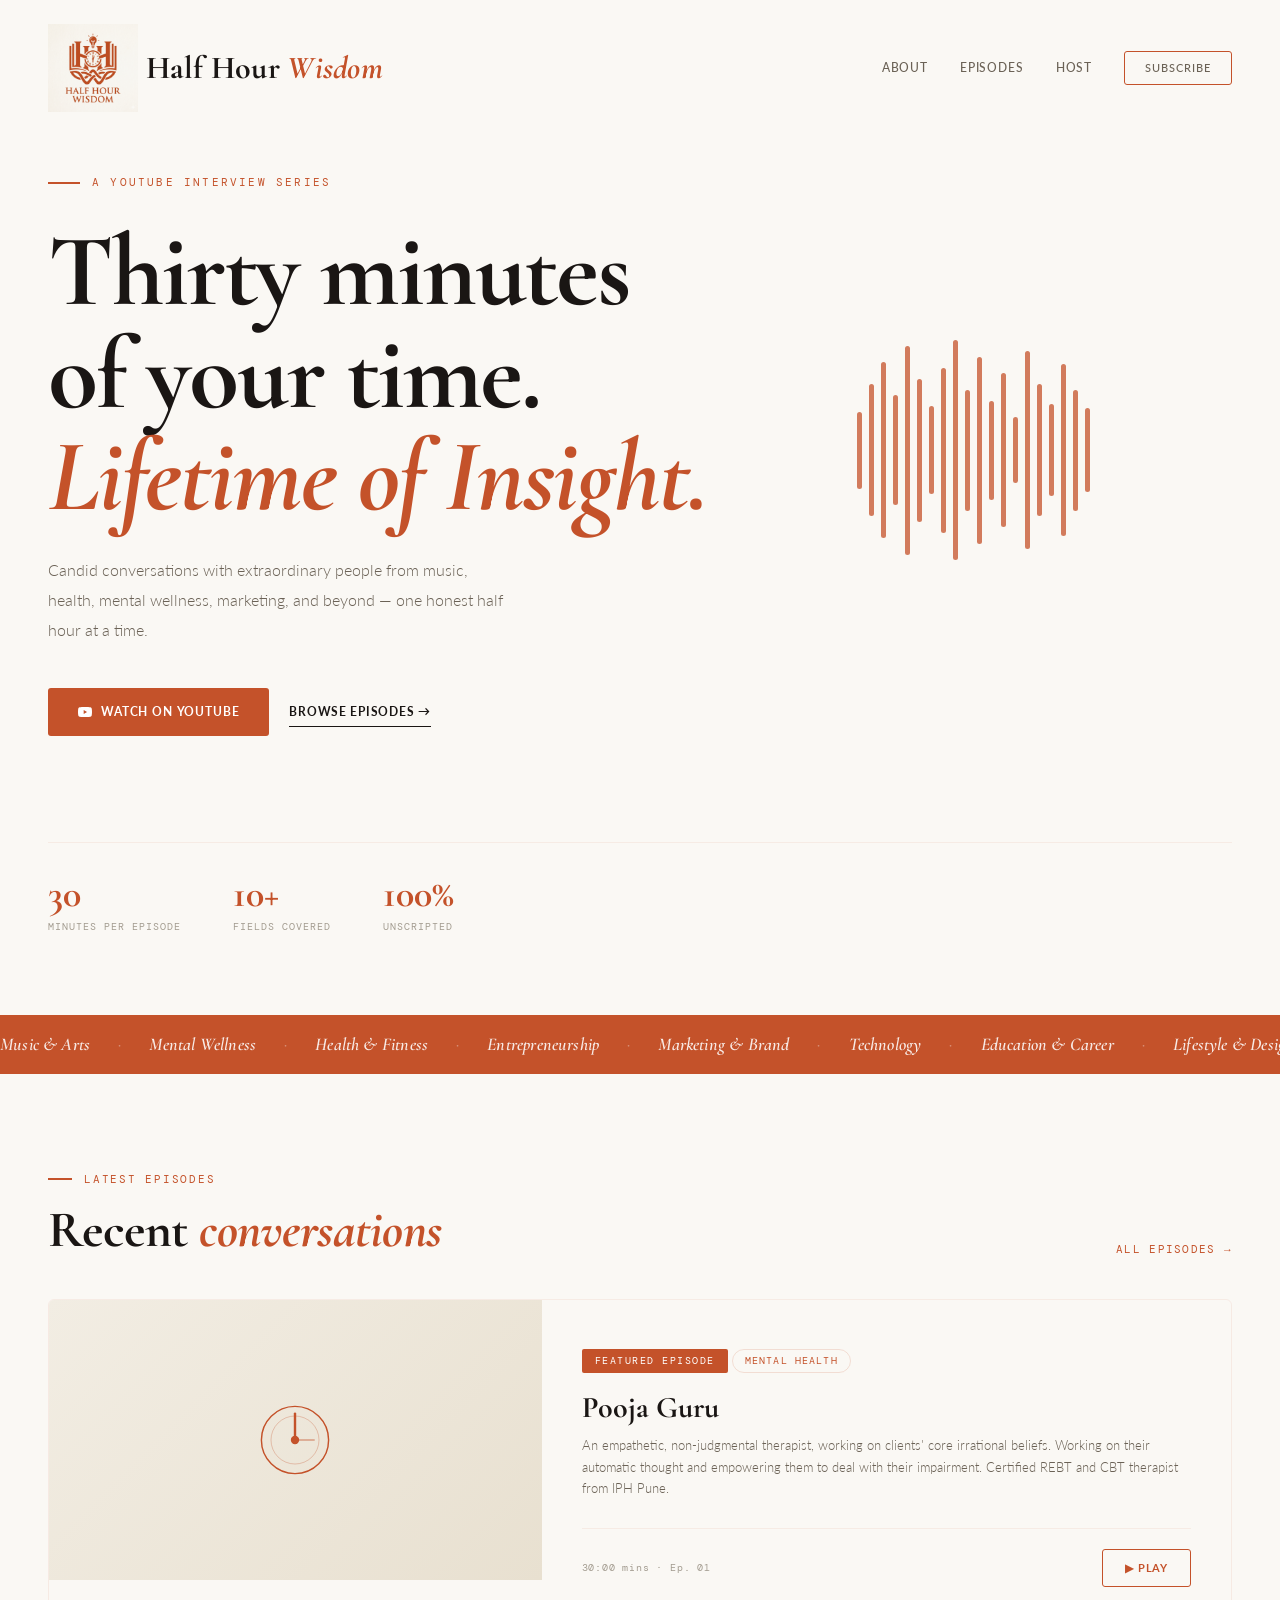
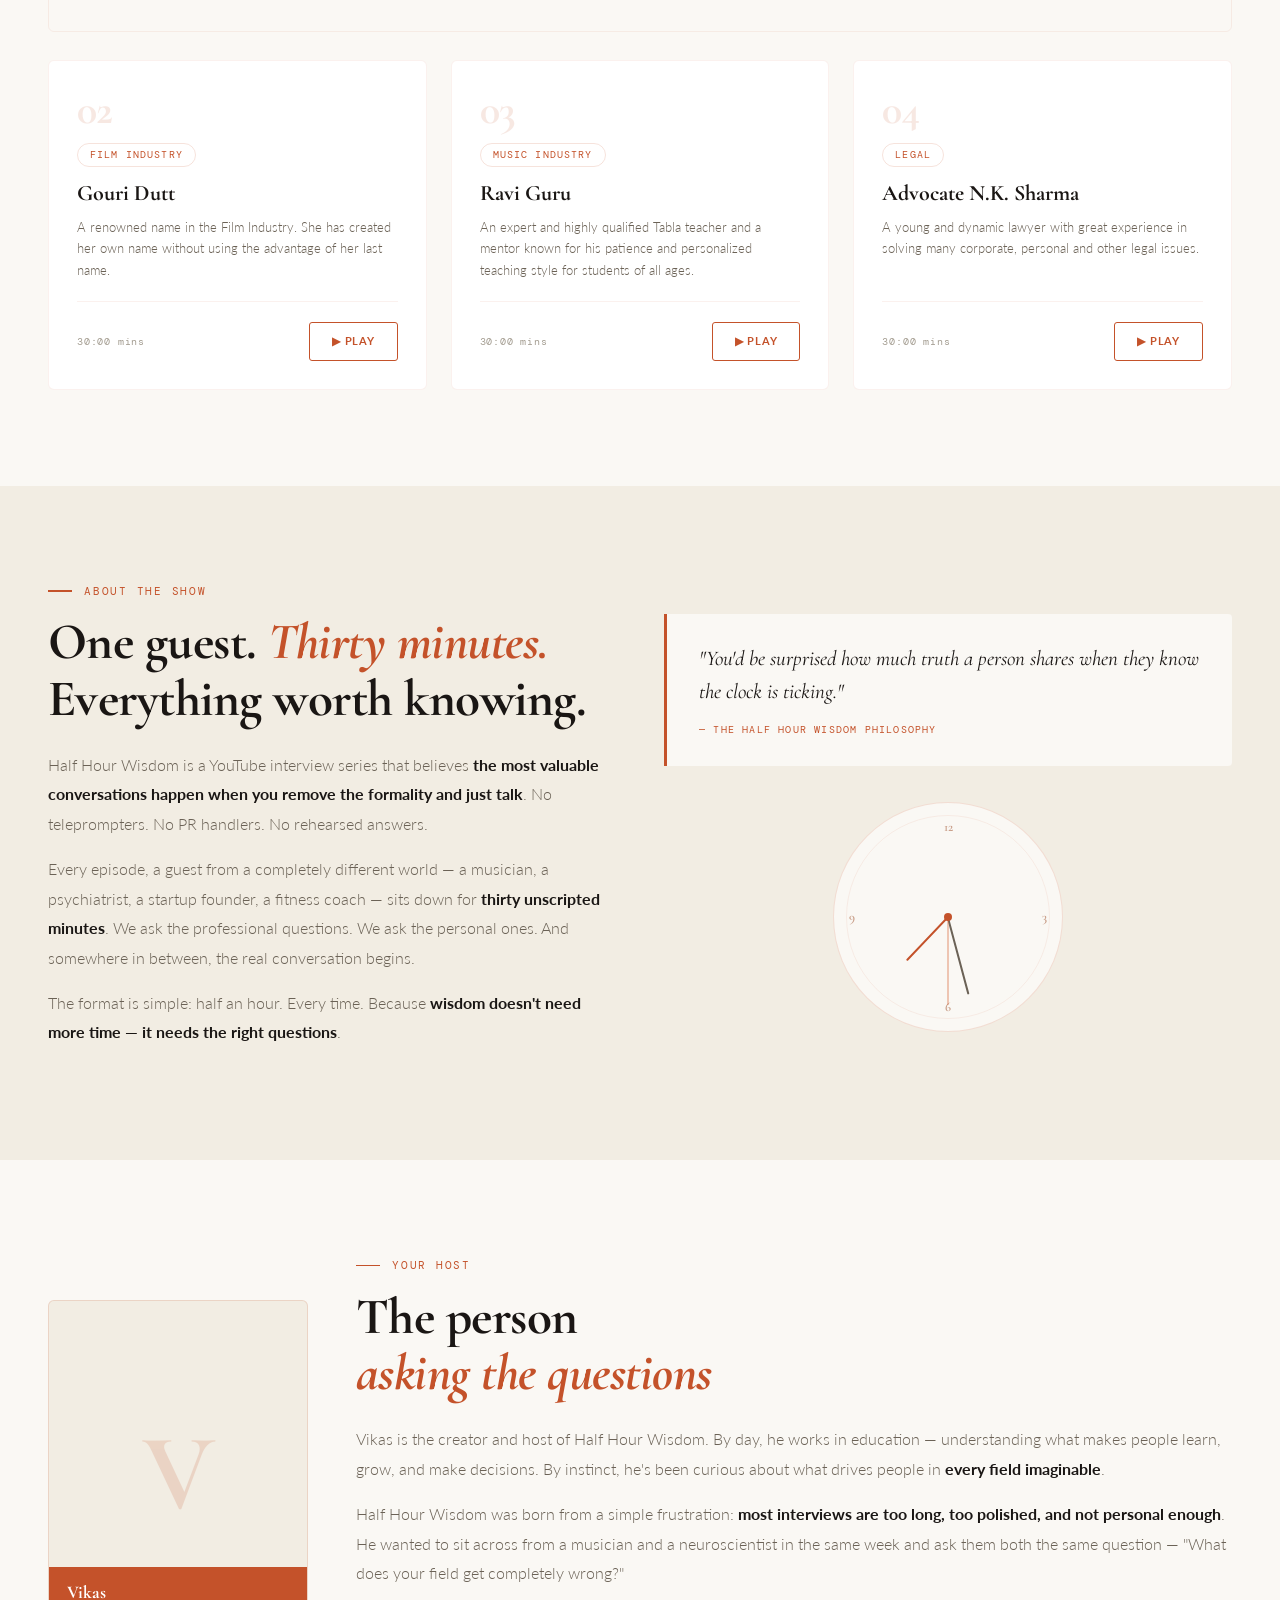
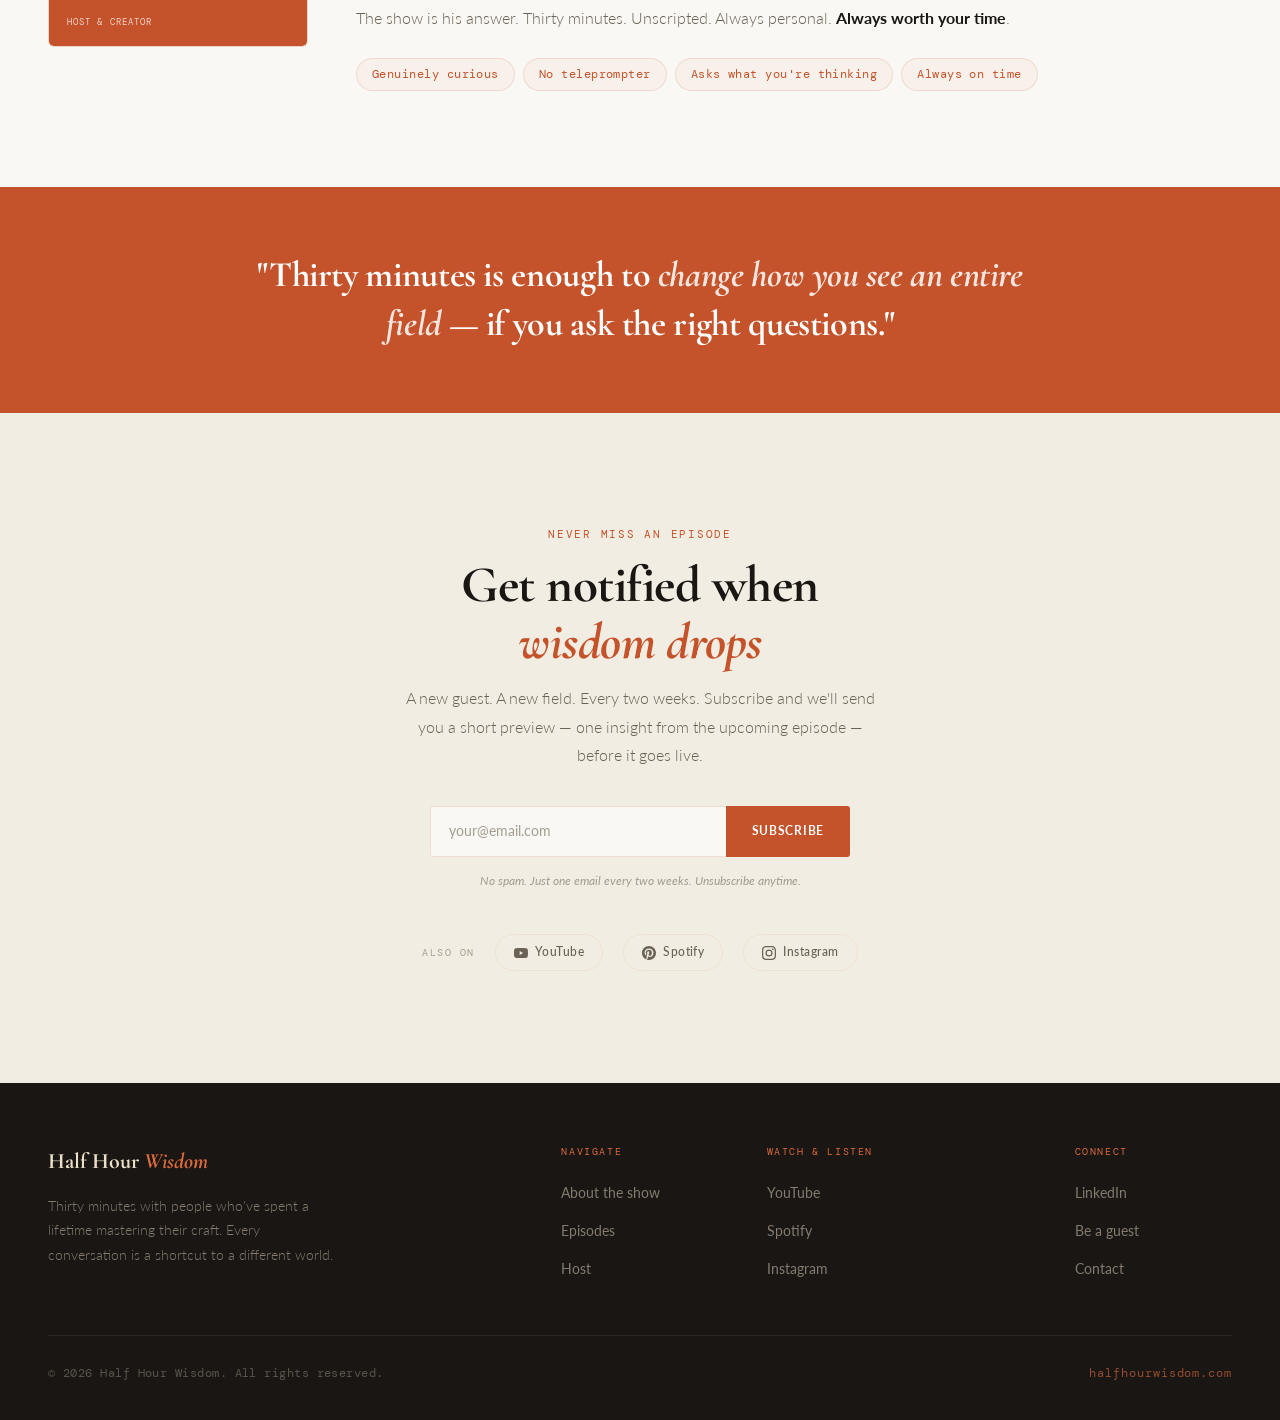
==== commit 6140a8a5: "Live analog clock showing viewer's local time with seconds hand" ====
--- a/index.html
+++ b/index.html
@@ -292,9 +292,10 @@
           <cite>— The Half Hour Wisdom philosophy</cite>
         </blockquote>
         <div class="about-visual">
-          <div class="clock-face" role="img" aria-label="Decorative clock">
-            <div class="clock-hand-hr"  aria-hidden="true"></div>
-            <div class="clock-hand-min" aria-hidden="true"></div>
+          <div class="clock-face" id="liveClock" role="img" aria-label="Live local time clock">
+            <div class="clock-hand-hr"  id="clockHr"  aria-hidden="true"></div>
+            <div class="clock-hand-min" id="clockMin" aria-hidden="true"></div>
+            <div class="clock-hand-sec" id="clockSec" aria-hidden="true"></div>
             <div class="clock-center"   aria-hidden="true"></div>
             <span class="clock-number" style="top:13px;left:50%;transform:translateX(-50%)"  aria-hidden="true">12</span>
             <span class="clock-number" style="right:15px;top:50%;transform:translateY(-50%)" aria-hidden="true">3</span>
--- a/css/style.css
+++ b/css/style.css
@@ -564,7 +564,8 @@
   background: var(--rust);
   border-radius: 2px;
   transform-origin: bottom center;
-  transform: translateX(-50%) rotate(-60deg);
+  transform: translateX(-50%) rotate(0deg);
+  transition: transform 0.5s cubic-bezier(0.4, 2.08, 0.55, 0.44);
 }
 .clock-hand-min {
   position: absolute;
@@ -575,7 +576,21 @@
   background: var(--ink-mid);
   border-radius: 2px;
   transform-origin: bottom center;
-  animation: tickMin 60s linear infinite;
+  transform: translateX(-50%) rotate(0deg);
+  transition: transform 0.5s cubic-bezier(0.4, 2.08, 0.55, 0.44);
+}
+.clock-hand-sec {
+  position: absolute;
+  bottom: 50%;
+  left: 50%;
+  width: 1px;
+  height: 88px;
+  background: var(--rust-lt);
+  border-radius: 1px;
+  transform-origin: bottom center;
+  transform: translateX(-50%) rotate(0deg);
+  transition: transform 0.25s cubic-bezier(0.4, 2.08, 0.55, 0.44);
+  opacity: 0.7;
 }
 
 /* ── HOST ───────────────────────────────────────────────────── */
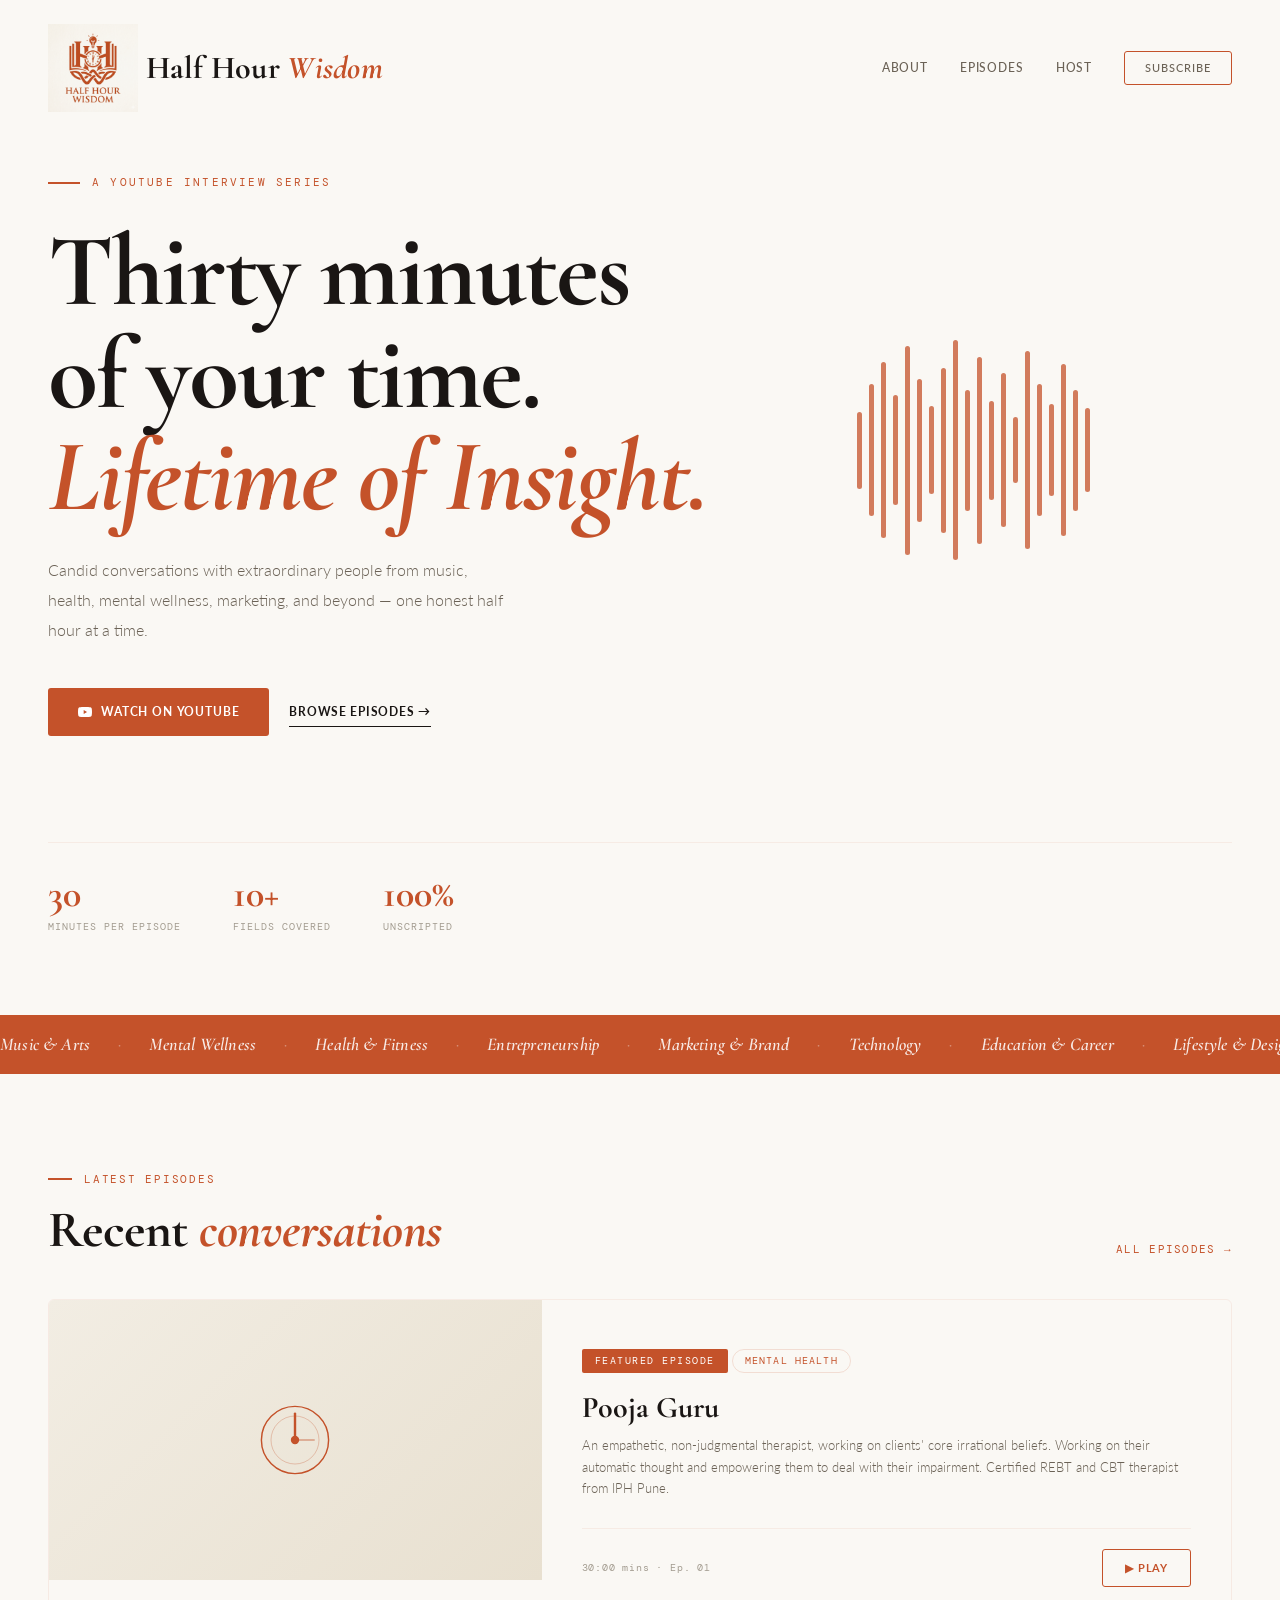
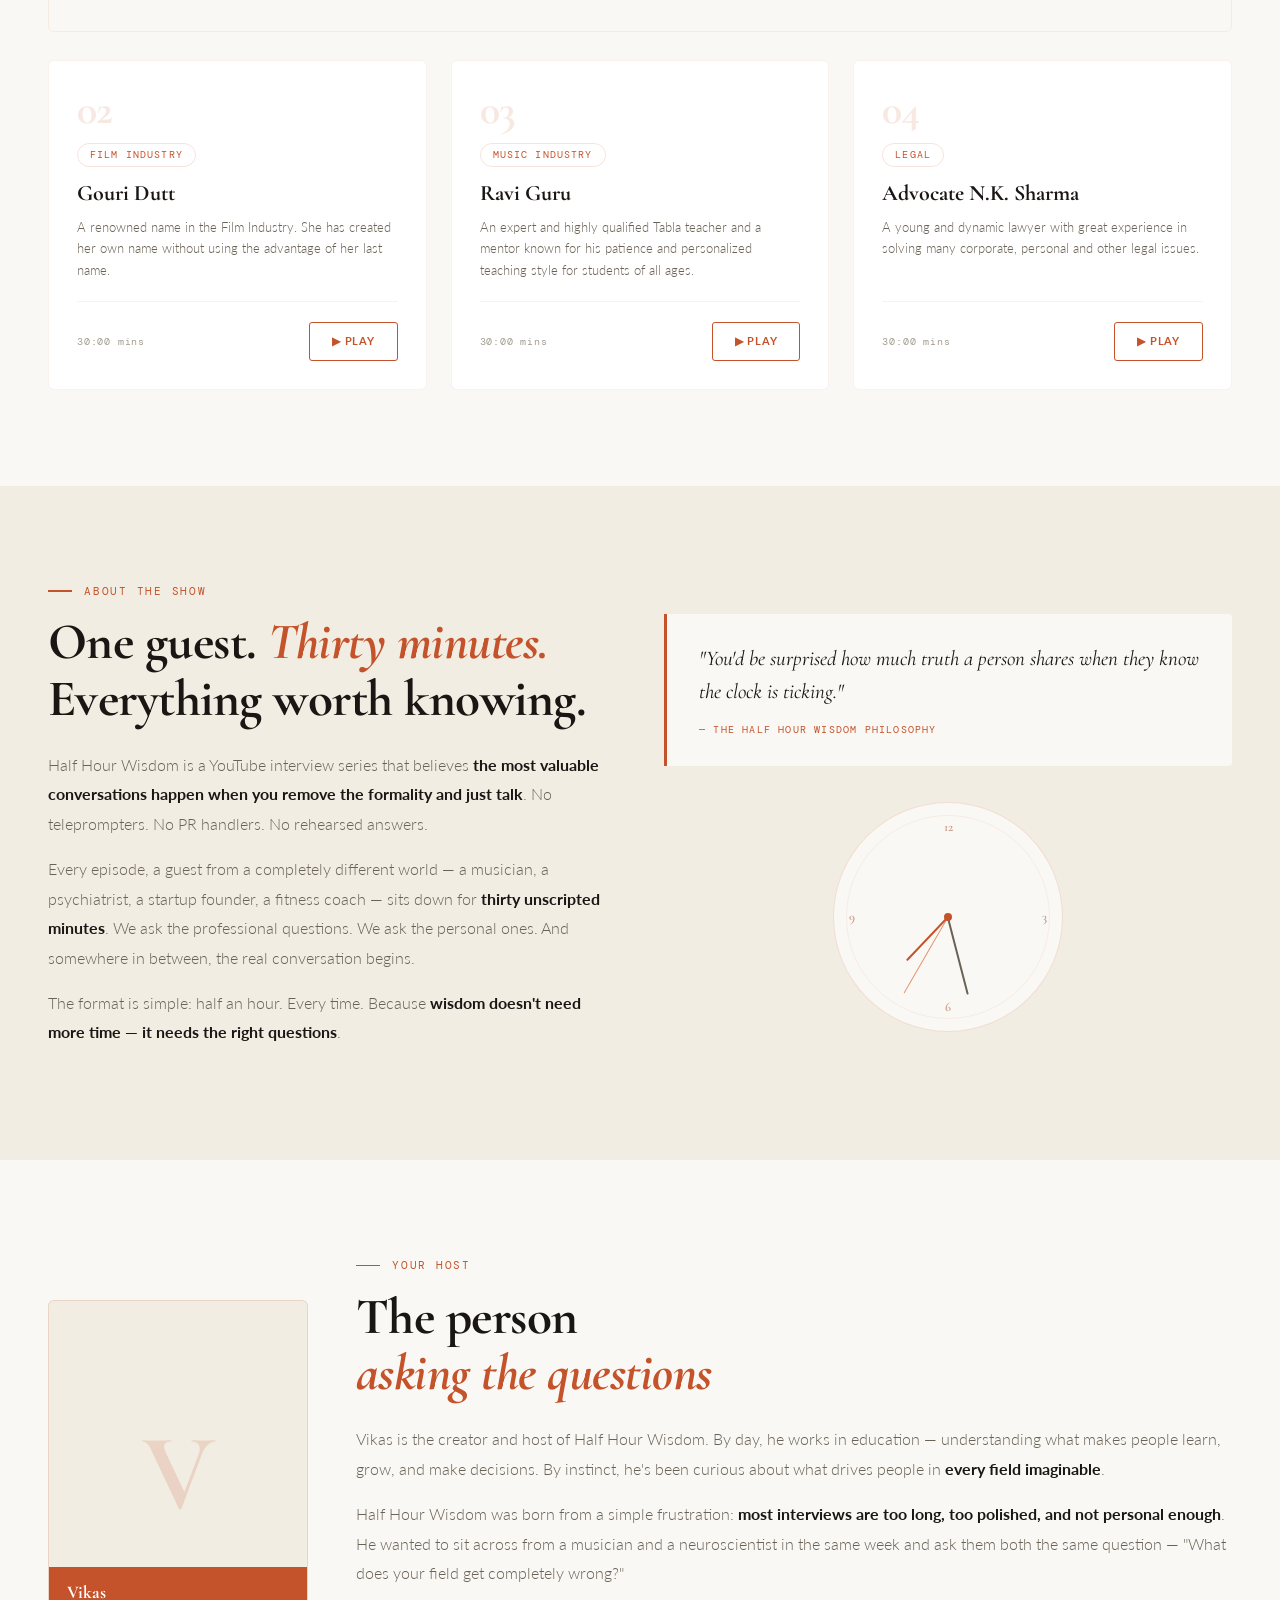
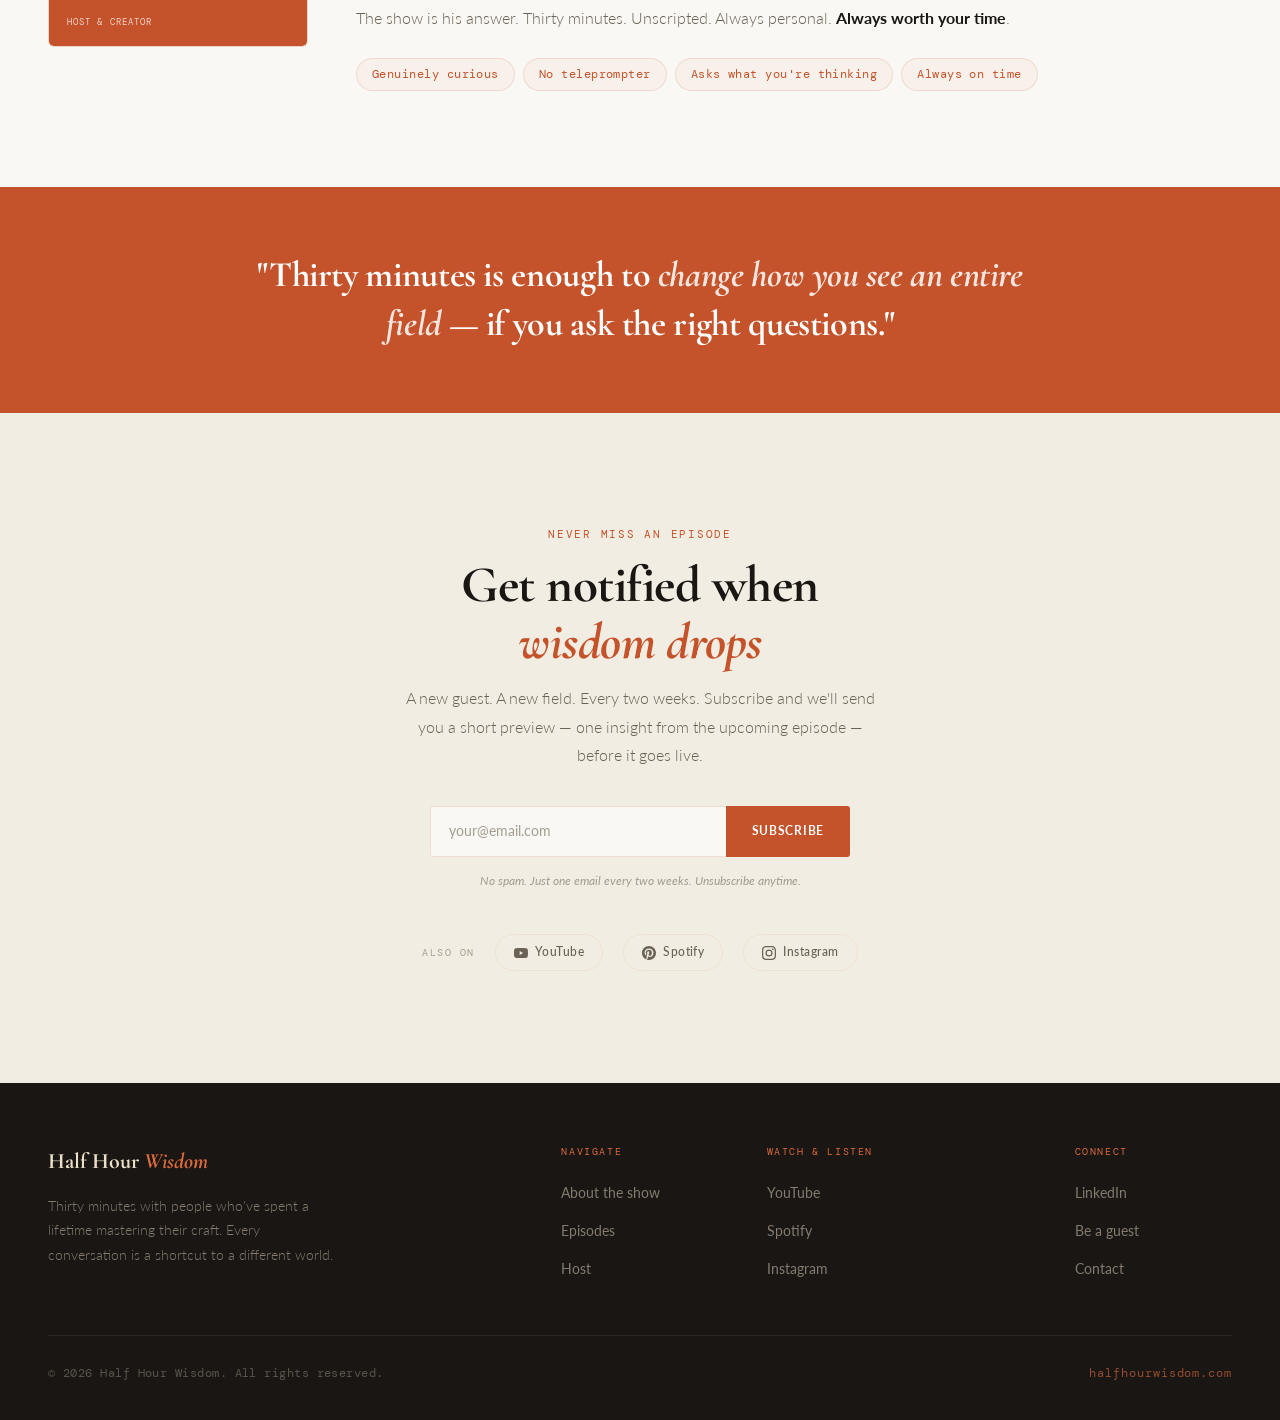
==== commit 841b2872: "Show waveform animation on mobile by removing d-none d-lg-flex restriction The hero waveform was hid" ====
--- a/index.html
+++ b/index.html
@@ -101,7 +101,7 @@
       </div>
 
       <!-- Right: Waveform -->
-      <div class="col-lg-5 d-none d-lg-flex justify-content-center align-items-center">
+      <div class="col-lg-5 d-flex justify-content-center align-items-center hero-waveform-col">
         <div class="hero-waveform" aria-hidden="true">
           <div class="waveform-bar" style="--h:35%;--d:0s"></div>
           <div class="waveform-bar" style="--h:60%;--d:0.15s"></div>
--- a/css/style.css
+++ b/css/style.css
@@ -103,6 +103,16 @@
 }
 
 @media (max-width: 991.98px) {
+  .hero-waveform-col {
+    margin-top: 40px;
+  }
+  .hero-waveform {
+    height: 130px;
+    gap: 5px;
+  }
+  .waveform-bar {
+    width: 4px;
+  }
   .navbar-collapse {
     background: rgba(250,248,244,0.98);
     padding: 16px 20px 24px;
